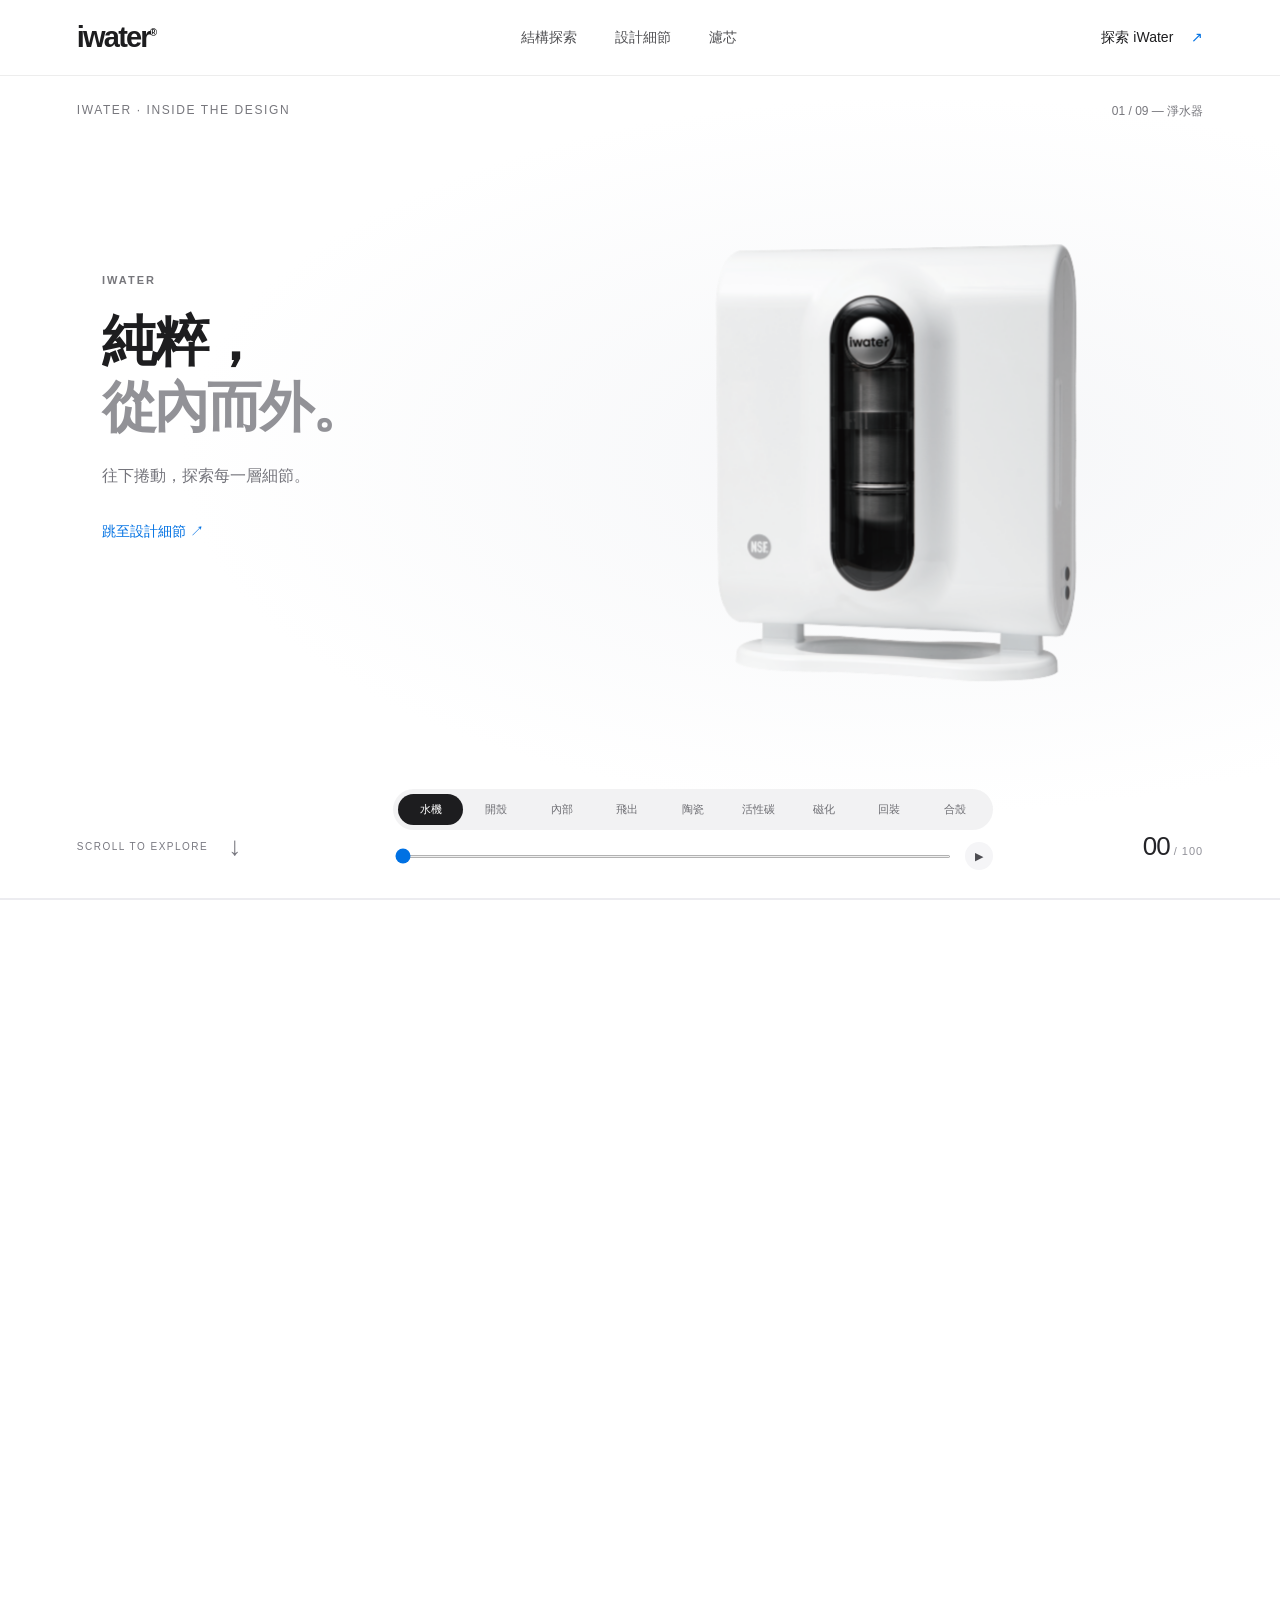
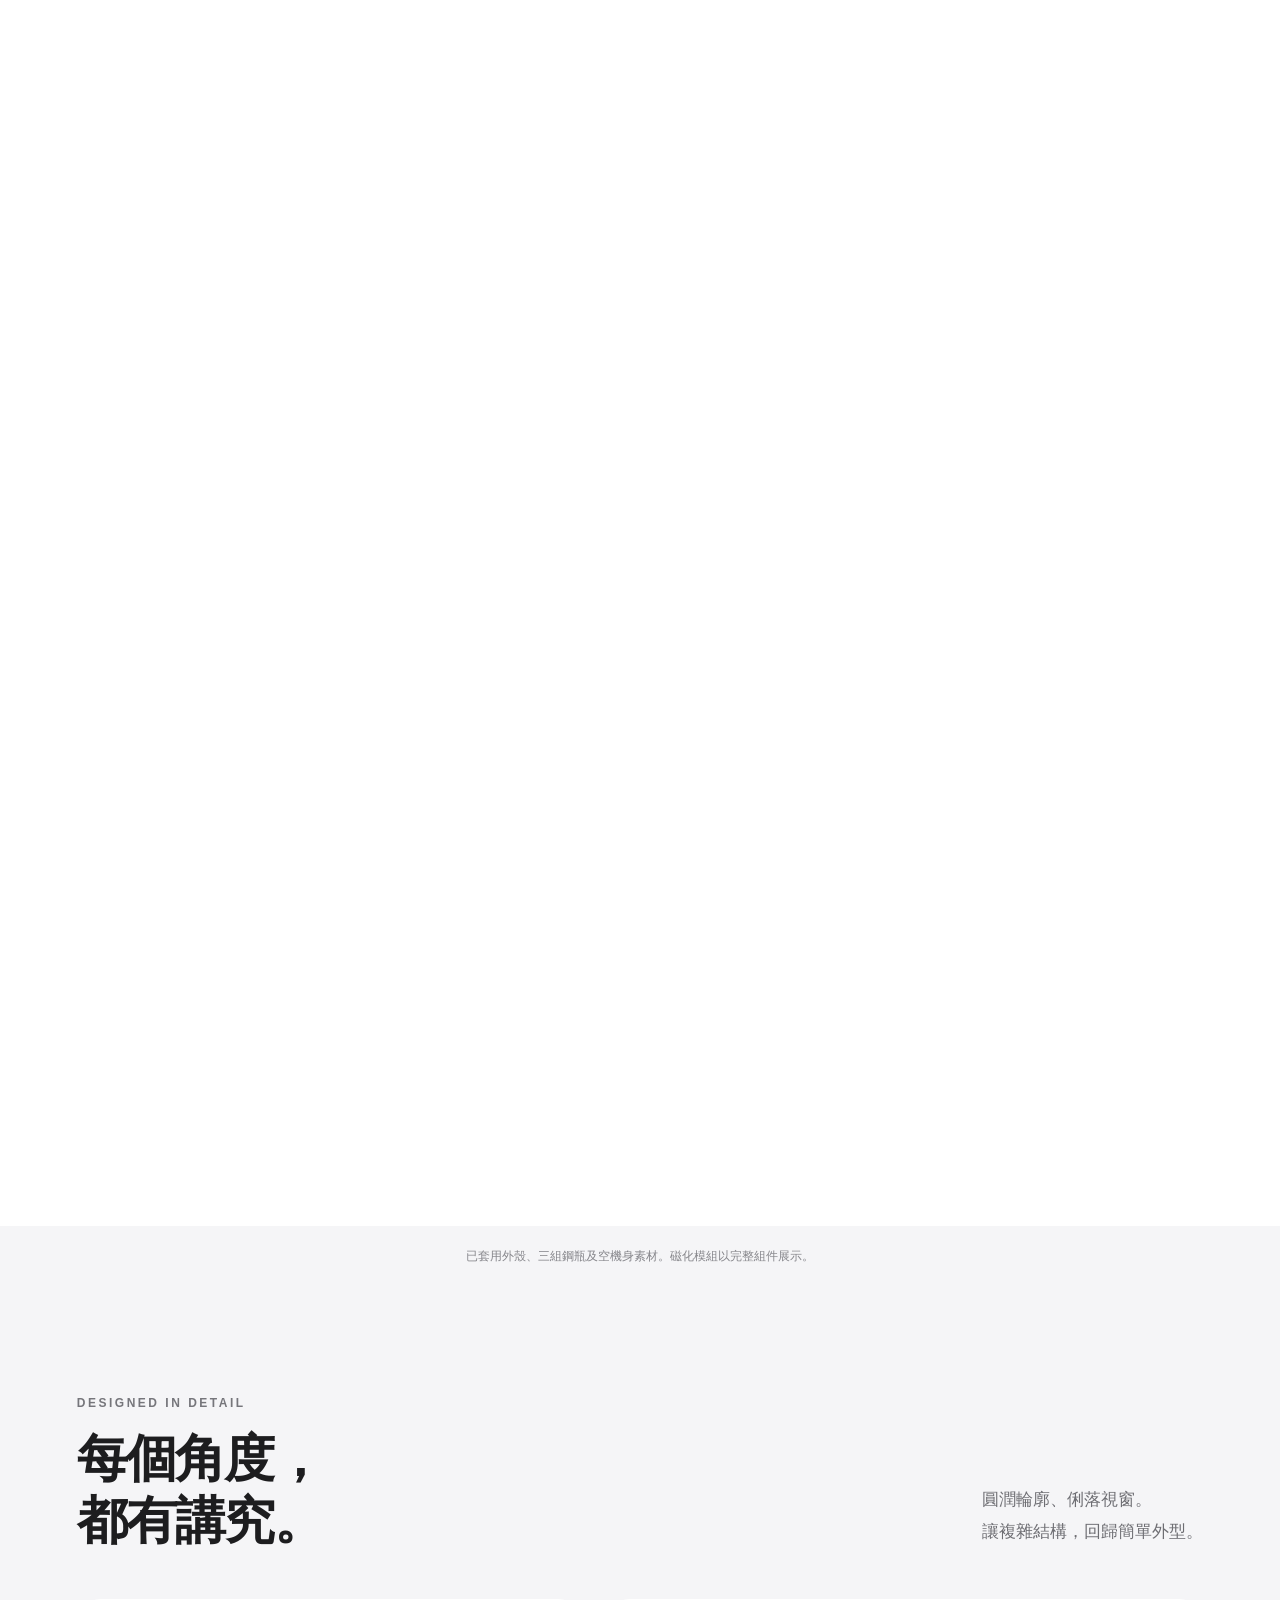
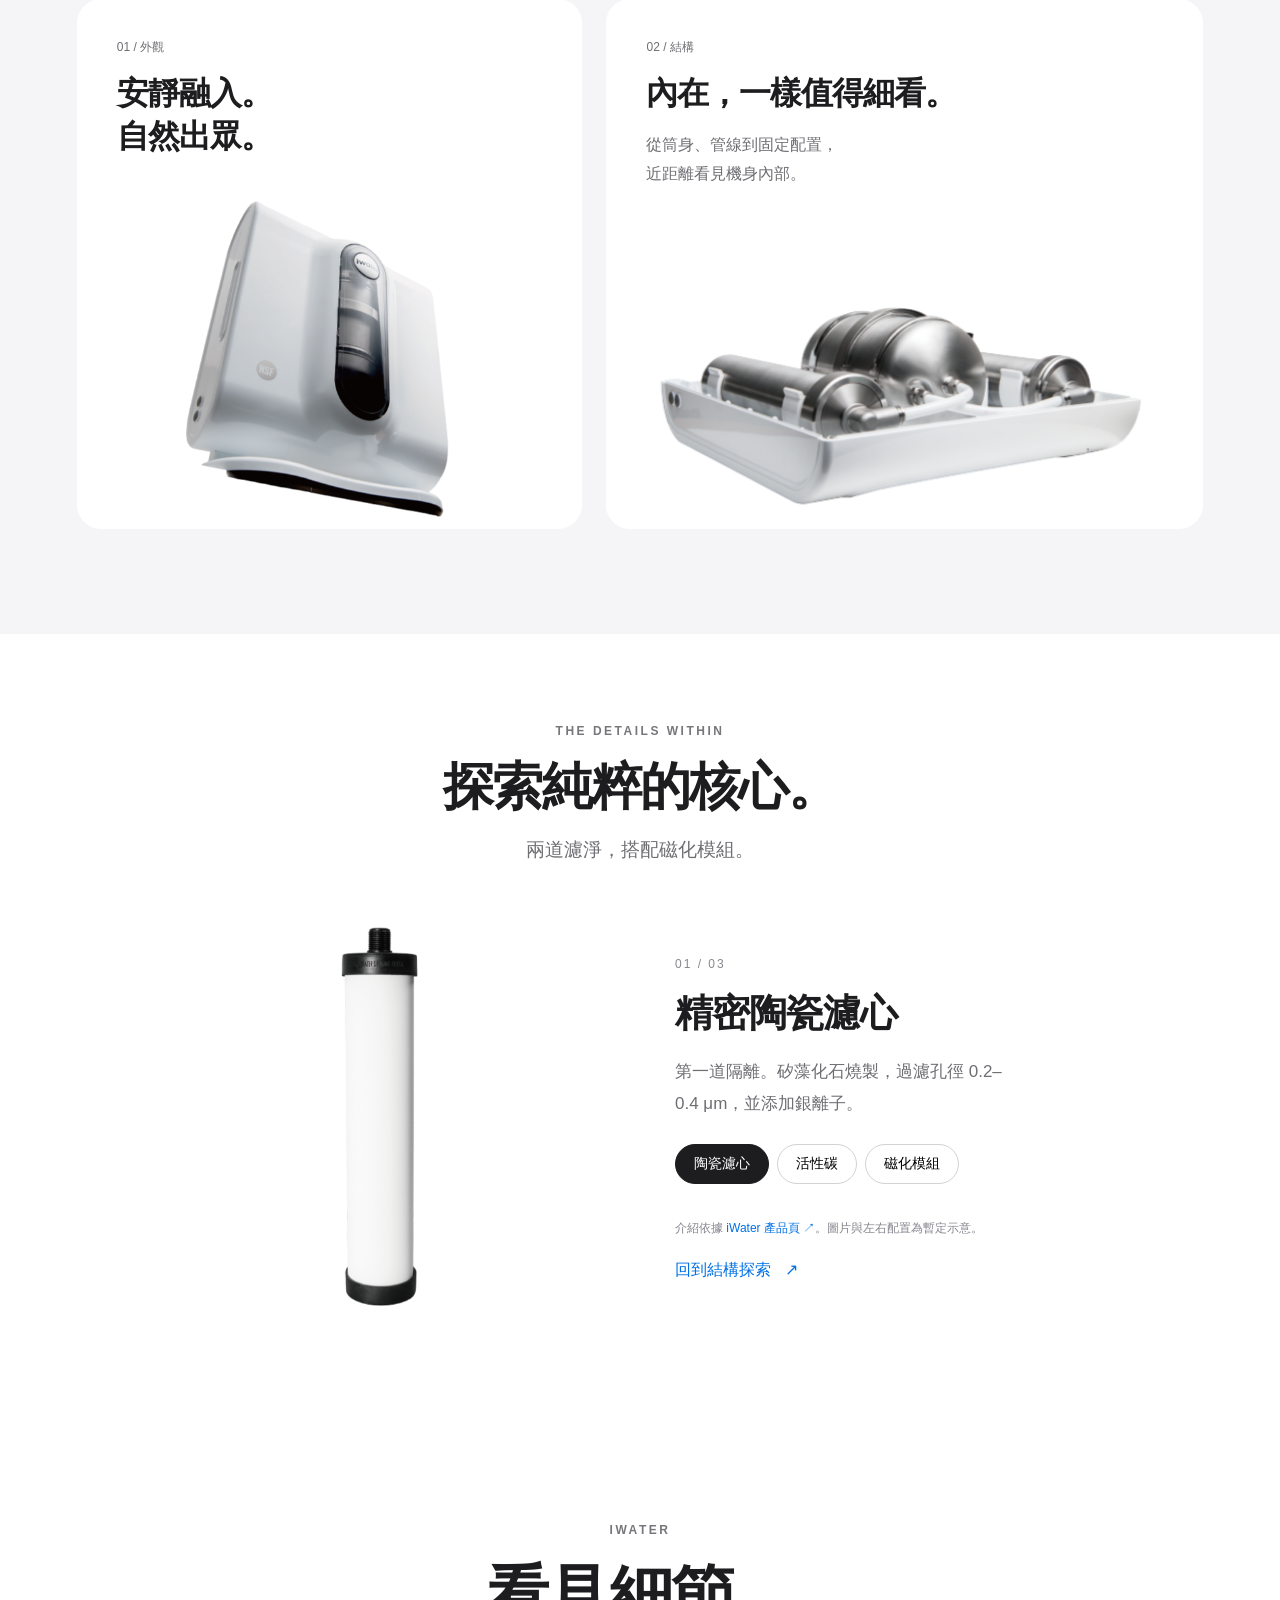
==== index.html @ 01bfed7a "first all commit" ====
<!doctype html>
<html lang="zh-Hant"><head><meta charset="UTF-8"><meta name="viewport" content="width=device-width,initial-scale=1"><meta name="description" content="近距離探索 iWater 的外觀、內部結構與濾芯。以互動分層展示，看見產品的每一面。"><title>iWater｜純粹，從內而外。</title><link rel="icon" href="data:image/svg+xml,%3Csvg xmlns='http://www.w3.org/2000/svg' viewBox='0 0 32 32'%3E%3Crect width='32' height='32' rx='9' fill='%230071e3'/%3E%3Cpath d='M16 5C13 10 8 15 8 20a8 8 0 0016 0c0-5-5-10-8-15z' fill='white'/%3E%3C/svg%3E"><link rel="stylesheet" href="style.css?v=d345ed627769"></head>
<body><header><a class="brand" href="#" aria-label="iWater 首頁">iwater<span>®</span></a><nav aria-label="主要導覽"><a href="#explore">結構探索</a><a href="#details">設計細節</a><a href="#filters">濾芯</a></nav><a class="nav-cta" href="#explore">探索 iWater <span>↗</span></a></header>
<main><section id="explore" class="motion-chapter" aria-label="捲動探索 iWater"><div class="motion-pin"><div class="motion-top"><span>IWATER · INSIDE THE DESIGN</span><span id="view-label">01 — 完整外觀</span></div><div class="motion-copy" id="story-copy"></div><div class="stage" id="stage"><div class="part empty-body"><div class="empty-guide"><span>空機身素材待補</span><div class="mounts"><i>左</i><i>中</i><i>右</i></div><small>回裝位置示意</small></div></div><div class="part assembly"><img src="assets/iWater-02.png" alt="iWater 金屬筒身與內部管線"><span class="part-label">內部結構</span></div><div class="part cartridge tall"><img src="assets/iWater-05.png" alt="精密陶瓷濾心示意，圖片對應待確認"><span class="part-label">長筒型濾芯</span></div><div class="part cartridge short"><img src="assets/iWater-06.png" alt="活性碳濾心示意，圖片對應待確認"><span class="part-label">短筒型濾芯</span></div><div class="part third-filter" aria-label="磁化模組獨立圖片待補"><div class="pending-asset"><span>03</span><p>磁化模組</p><small>產品圖片待補</small></div></div><div class="part shell"><img src="assets/iWater-01.png" alt="iWater 完整白色機身" fetchpriority="high"></div></div><div class="motion-bottom"><div class="scroll-cue"><span>SCROLL TO EXPLORE</span><span class="scroll-arrow">↓</span></div><div class="motion-controls"><div class="presets" role="group" aria-label="選擇劇情"><button data-value="0" aria-pressed="true">水機</button><button data-value="14" aria-pressed="false">開殼</button><button data-value="22" aria-pressed="false">內部</button><button data-value="35" aria-pressed="false">飛出</button><button data-value="43" aria-pressed="false">陶瓷</button><button data-value="55" aria-pressed="false">活性碳</button><button data-value="67" aria-pressed="false">磁化</button><button data-value="75" aria-pressed="false">回裝</button><button data-value="100" aria-pressed="false">合殼</button></div><div class="slider-row"><input type="range" min="0" max="100" value="0" aria-label="拆解程度" id="explode"><button class="play" id="play" aria-label="播放拆解動畫">▶</button></div></div><span class="motion-count"><b id="progress-number">00</b> / 100</span></div><div class="motion-progress"><span id="progress-bar"></span></div></div></section><p class="motion-note">已套用外殼、三組鋼瓶及空機身素材。磁化模組以完整組件展示。</p>
<section id="details" class="details"><div class="section-heading"><div><div class="eyebrow">DESIGNED IN DETAIL</div><h2>每個角度，<br>都有講究。</h2></div><p>圓潤輪廓、俐落視窗。<br>讓複雜結構，回歸簡單外型。</p></div><div class="detail-grid"><article class="detail-card"><div class="card-copy"><span>01 / 外觀</span><h3>安靜融入。<br>自然出眾。</h3></div><img loading="lazy" src="assets/iWater-03.png" alt="iWater 機身側面與圓弧邊角"></article><article class="detail-card structure"><div class="card-copy"><span>02 / 結構</span><h3>內在，一樣值得細看。</h3><p>從筒身、管線到固定配置，<br>近距離看見機身內部。</p></div><img loading="lazy" src="assets/iWater-04.png" alt="iWater 內部結構的側向視角"></article></div></section>
<section id="filters" class="filters"><div class="eyebrow">THE DETAILS WITHIN</div><h2>探索純粹的核心。</h2><p class="section-intro">兩道濾淨，搭配磁化模組。</p><div class="filter-layout"><div class="filter-image"><div id="filter-pending" class="pending-asset" hidden><span>03</span><p>磁化模組</p><small>產品圖片待補</small></div><img id="filter-image" src="assets/iWater-05.png" alt="長筒型濾芯外觀" loading="lazy"></div><div class="filter-copy"><span class="filter-number" id="filter-number">01 / 03</span><h3 id="filter-title">精密陶瓷濾心</h3><p id="filter-description">第一道隔離。矽藻化石燒製，過濾孔徑 0.2–0.4 μm，並添加銀離子。</p><div class="filter-tabs" role="group" aria-label="選擇濾芯"><button data-filter="0" class="selected" aria-pressed="true">陶瓷濾心</button><button data-filter="1" aria-pressed="false">活性碳</button><button data-filter="2" aria-pressed="false">磁化模組</button></div><p class="source-credit">介紹依據 <a href="https://www.happytree.com.tw/product.asp?B=1&amp;PrjID=150&amp;CatID=120&amp;ProID=1710" target="_blank" rel="noopener noreferrer">iWater 產品頁 ↗</a>。圖片與左右配置為暫定示意。</p><a class="text-link" href="#explore">回到結構探索 <span>↗</span></a></div></div></section>
<section class="closing"><div class="eyebrow">IWATER</div><h2>看見細節。<br><span>感受純粹。</span></h2><a href="#explore" class="pill">再次探索 <span>↑</span></a></section></main><footer><a class="brand" href="#">iwater<span>®</span></a><span>產品結構互動展示</span><a href="#">回到頂端 ↑</a></footer><script type="module" src="app.js?v=3d718c59eeb8"></script></body></html>
---- style.css ----
:root{--ink:#1d1d1f;--muted:#6e6e73;--blue:#0071e3;--surface:#f5f5f7}*{box-sizing:border-box}html{scroll-behavior:smooth;scroll-padding-top:86px}body{margin:0;color:var(--ink);background:#fff;font-family:-apple-system,BlinkMacSystemFont,"Helvetica Neue","Noto Sans TC",Arial,sans-serif;-webkit-font-smoothing:antialiased}a{color:inherit;text-decoration:none}button,input{font:inherit}button,a,input{-webkit-tap-highlight-color:transparent}button{cursor:pointer}a:focus-visible,button:focus-visible,input:focus-visible{outline:3px solid #0071e3;outline-offset:5px}header{height:76px;padding:0 max(6vw,24px);display:flex;align-items:center;justify-content:space-between;border-bottom:1px solid #ededed;background:#ffffffdf;backdrop-filter:blur(20px);position:sticky;top:0;z-index:20}.brand{font-weight:780;font-size:29px;letter-spacing:-1.8px}.brand span{font-size:10px;vertical-align:top;display:inline-block;margin-top:6px;letter-spacing:0}nav{display:flex;gap:38px;font-size:14px;color:#515154}.nav-cta{font-size:14px}.nav-cta span{margin-left:14px;color:var(--blue)}.hero{text-align:center;padding:55px max(6vw,24px) 0;overflow:hidden}.eyebrow{font-size:12px;letter-spacing:2.5px;font-weight:600;color:#76767b}h1{font-size:clamp(42px,5.7vw,80px);letter-spacing:-3.5px;line-height:1.18;margin:20px 0 18px;font-weight:650}h1 span{color:#929297}.hero-copy{font-size:21px;color:var(--muted);margin:0 0 17px}.text-link{font-size:16px;color:var(--blue);display:inline-block}.text-link span{margin-left:10px}.hero-product{position:relative;width:min(690px,100%);margin:24px auto 0;height:390px}.hero-product>img{height:100%;max-width:80%;object-fit:contain;animation:appear 1.2s ease both}.hero-caption{position:absolute;text-align:left;left:83%;top:57%;font-size:12px;line-height:1.8;color:#8b8b90;white-space:nowrap;display:flex;gap:12px;align-items:center}.caption-line{width:44px;height:1px;background:#c2c2c7}.hero-caption b{font-size:14px;font-weight:400;color:#45454a}.hero-bottom{display:flex;align-items:center;justify-content:space-between;margin-top:30px;padding:22px 0;border-top:1px solid #e5e5e7;font-size:12px;color:var(--muted)}.hero-bottom a span{margin-left:20px;color:var(--ink)}.explore,.details{padding:110px max(6vw,24px) 60px}.explore{background:var(--surface)}.section-heading{max-width:1240px;margin:0 auto 48px;display:flex;justify-content:space-between;align-items:end;gap:30px}h2{font-size:clamp(34px,4vw,54px);letter-spacing:-1.8px;line-height:1.2;font-weight:650;margin:18px 0 0}.section-heading>p{font-size:17px;color:var(--muted);line-height:1.85;margin:0 0 4px}.explorer{max-width:1240px;margin:auto;background:white;border-radius:24px;overflow:hidden}.explorer-top{display:flex;justify-content:space-between;padding:27px 32px;font-size:16px;font-weight:600}.explorer-top b{font-size:13px;font-weight:400;color:#87878d;margin-left:8px}.view-label{font-size:12px;color:#77777d;font-weight:400}.stage{height:480px;position:relative;isolation:isolate;overflow:hidden}.part{position:absolute;left:50%;top:48%;height:380px;width:350px;transform:translate(-50%,-50%);display:flex;align-items:center;justify-content:center;will-change:transform,opacity}.part img{max-width:100%;max-height:100%;object-fit:contain;mix-blend-mode:multiply}.part-label{position:absolute;bottom:-35px;font-size:13px;color:#74747a;opacity:0;white-space:nowrap}.shell{z-index:4}.assembly{z-index:2;opacity:0}.cartridge{z-index:3;opacity:0;width:160px;height:280px}.short{height:230px;width:170px}.explorer-controls{max-width:530px;margin:0 auto;padding:20px 30px 30px}.presets{display:flex;background:var(--surface);border-radius:40px;padding:5px;margin-bottom:24px}.presets button{flex:1;background:none;border:0;border-radius:30px;padding:11px 8px;font-size:14px;color:var(--muted);white-space:nowrap}.presets button.active{background:var(--ink);color:white}.slider-row{display:flex;align-items:center;gap:16px;color:#76767b;font-size:12px}.slider-row input{flex:1;width:80px;accent-color:var(--blue);cursor:ew-resize}.play{border:0;border-radius:50%;background:var(--surface);width:34px;height:34px;flex-shrink:0;color:#4d4d52}.explore-note{font-size:12px;color:#86868b;text-align:center;margin:19px 0 0}.details{padding-bottom:105px}.detail-grid{display:grid;grid-template-columns:1fr 1.18fr;gap:24px;max-width:1240px;margin:auto}.detail-card{background:var(--surface);border-radius:24px;overflow:hidden;min-height:530px;position:relative}.card-copy{padding:38px 40px;position:relative;z-index:2}.card-copy>span{font-size:12px;color:var(--muted)}h3{font-size:32px;letter-spacing:-1px;line-height:1.35;margin:16px 0}.card-copy p{font-size:16px;color:var(--muted);line-height:1.8}.detail-card img{width:75%;height:355px;object-fit:contain;mix-blend-mode:multiply;display:block;margin:-26px auto -25px}.structure img{width:95%;height:300px;margin-top:0}.filters{padding:90px max(6vw,24px);background:var(--surface);text-align:center}.section-intro{color:var(--muted);font-size:19px}.filter-layout{max-width:980px;display:grid;grid-template-columns:1fr 1fr;gap:70px;align-items:center;margin:50px auto 0;text-align:left}.filter-image{height:410px;display:grid;place-items:center}.filter-image img{height:100%;max-width:90%;object-fit:contain;mix-blend-mode:multiply}.filter-number{font-size:12px;color:#87878d;letter-spacing:2px}.filter-copy h3{font-size:38px}.filter-copy>p{font-size:17px;color:var(--muted);line-height:1.85;max-width:340px}.filter-tabs{display:flex;gap:10px;margin:25px 0 34px}.filter-tabs button{padding:10px 23px;border:1px solid #d2d2d7;background:transparent;border-radius:30px;font-size:14px}.filter-tabs button.selected{border-color:var(--ink);background:var(--ink);color:white}.closing{text-align:center;padding:110px 24px 120px}.closing h2{font-size:clamp(42px,5vw,68px);line-height:1.25}.closing h2 span{color:#929297}.pill{display:inline-block;background:var(--blue);color:white;font-size:15px;border-radius:30px;padding:13px 24px;margin-top:30px}.pill span{margin-left:18px}footer{margin:0 max(6vw,24px);padding:25px 0;border-top:1px solid #dedee3;display:flex;align-items:center;justify-content:space-between;color:var(--muted);font-size:12px}footer .brand{font-size:24px;color:var(--ink)}@keyframes appear{from{opacity:0;transform:translateY(20px)}to{opacity:1;transform:none}}@media(min-width:1600px){.hero-product{height:470px}.hero{padding-top:65px}}@media(max-width:700px){header{height:64px;padding:0 20px}nav{gap:18px;font-size:12px}.nav-cta{display:none}.brand{font-size:27px}.hero{padding-top:42px}h1{letter-spacing:-2px}.hero-copy{font-size:17px}.hero-product{height:325px;margin-top:30px}.hero-caption{display:none}.hero-bottom{font-size:11px;gap:20px}.explore,.details{padding:65px 20px}.section-heading{display:block;margin-bottom:30px}.section-heading>p{margin-top:22px;font-size:16px}.explorer{border-radius:18px}.explorer-top{padding:22px 18px}.explorer-top b{display:none}.view-label{font-size:11px}.stage{height:360px}.part{height:270px;width:245px}.cartridge{height:175px;width:80px}.short{height:145px;width:90px}.part-label{font-size:10px;bottom:-25px}.explorer-controls{padding:20px 18px 25px}.presets button{font-size:12px}.slider-row{gap:10px}.detail-grid{grid-template-columns:1fr}.detail-card{min-height:465px}.card-copy{padding:30px}.card-copy h3{font-size:30px}.detail-card img{height:300px}.structure img{height:240px}.filters{padding:65px 24px}.filter-layout{grid-template-columns:1fr;gap:35px;margin-top:36px}.filter-image{height:300px}.filter-copy{text-align:center}.filter-copy>p{margin:0 auto}.filter-tabs{justify-content:center}.filter-copy h3{font-size:32px}.closing{padding:80px 24px}footer{margin:0 20px;gap:14px}footer>span{display:none}}@media(prefers-reduced-motion:reduce){html{scroll-behavior:auto}*,*:before,*:after{animation:none!important;transition:none!important}}
.filter-image{min-height:0}.filter-image img{width:100%;height:410px;max-height:410px;min-height:0}.reveal{opacity:0;transform:translateY(24px);transition:opacity .8s ease,transform .8s ease}.reveal.visible{opacity:1;transform:none}@media(max-width:700px){.filter-image img{height:300px;max-height:300px}}@media(prefers-reduced-motion:reduce){.reveal{opacity:1;transform:none}}
/* Scroll-driven product story */
.motion-chapter{height:390vh;height:390svh;position:relative;background:#fff;scroll-margin-top:0}.motion-pin{position:sticky;top:76px;height:calc(100vh - 76px);height:calc(100svh - 76px);min-height:590px;overflow:hidden;background:radial-gradient(ellipse at 72% 46%,#f5f6f8 0,white 57%)}.motion-top{position:absolute;left:6vw;right:6vw;top:27px;display:flex;justify-content:space-between;color:#77777d;font-size:12px;letter-spacing:1.6px}.motion-top #view-label{letter-spacing:0}.motion-copy{position:absolute;left:8vw;top:24%;z-index:5;pointer-events:none;width:37%}.motion-copy a{pointer-events:auto;margin-top:16px;font-size:14px}.motion-copy .eyebrow{font-size:11px;letter-spacing:2px}.motion-copy h1{font-size:clamp(42px,5.3vw,82px);line-height:1.16;letter-spacing:-3px;margin:22px 0}.motion-copy p{font-size:18px;line-height:1.8;color:#75757c;max-width:290px}.motion-pin .stage{position:absolute;left:41%;right:3%;top:13%;height:65%;overflow:visible}.motion-pin .part{height:100%;width:85%;top:50%;left:50%;transform-origin:center;max-height:620px}.motion-pin .part img{width:100%;height:100%;max-height:100%;mix-blend-mode:multiply}.motion-pin .tall{height:64%;width:25%}.motion-pin .short{height:48%;width:25%}.motion-pin .part-label{bottom:-24px;font-size:12px;color:#63636b}.motion-bottom{position:absolute;bottom:30px;left:6vw;right:6vw;display:flex;justify-content:space-between;align-items:end;gap:30px}.scroll-cue{font-size:10px;letter-spacing:1.5px;color:#787880;display:flex;align-items:center;gap:20px;padding-bottom:8px}.scroll-arrow{font-size:26px;animation:scrollcue 2s ease-in-out infinite}.motion-controls{width:350px}.motion-controls .presets{margin:0 0 12px;background:#eaeaec99}.motion-controls .presets button{font-size:12px;padding:9px}.motion-controls .slider-row{gap:12px}.motion-controls .slider-row input{width:100%;height:3px}.motion-controls .play{height:28px;width:28px;font-size:11px}.motion-count{font-size:11px;color:#919199;letter-spacing:1px;padding-bottom:8px}.motion-count b{font-size:26px;color:#242428;font-weight:400;letter-spacing:-1px}.motion-progress{height:2px;position:absolute;bottom:0;left:0;right:0;background:#ececf0}.motion-progress span{display:block;height:100%;background:#0071e3;transform-origin:left;transform:scaleX(0)}.motion-note{font-size:12px;color:#86868b;background:#f5f5f7;margin:0;padding:20px;text-align:center}.details{background:#f5f5f7}.detail-card{background:white}.filters{background:#fff}.motion-copy.changing{animation:copyin .5s ease both}@keyframes copyin{from{opacity:.3;transform:translateY(14px)}to{opacity:1;transform:none}}@keyframes scrollcue{50%{transform:translateY(6px)}}@media(min-width:1700px){.motion-copy{left:12vw}.motion-pin .stage{right:8%}}@media(max-width:700px){.motion-chapter{height:340svh}.motion-pin{top:64px;height:calc(100svh - 64px);min-height:570px}.motion-top{left:24px;right:24px;top:18px;font-size:9px;letter-spacing:1px}.motion-top #view-label{font-size:10px}.motion-copy{top:65px;left:24px;width:90%}.motion-copy .eyebrow{font-size:9px}.motion-copy h1{font-size:39px;letter-spacing:-1.8px;line-height:1.18;margin:10px 0}.motion-copy h1 br{display:none}.motion-copy p{font-size:14px;line-height:1.6;max-width:none;margin:0}.motion-copy p br{display:none}.motion-copy a{font-size:12px;margin-top:9px}.motion-pin .stage{left:3%;right:3%;top:35%;height:43%}.motion-pin .part{width:76%;height:100%}.motion-pin .tall{height:65%;width:25%}.motion-pin .short{height:48%;width:25%}.motion-pin .part-label{font-size:10px;bottom:-22px}.motion-bottom{left:24px;right:24px;bottom:18px;gap:14px;align-items:center}.scroll-cue{display:none}.motion-controls{width:280px;max-width:82%}.motion-controls .presets button{font-size:11px;padding:8px 6px}.motion-count{white-space:nowrap;font-size:9px}.motion-count b{font-size:22px}.motion-note{font-size:10px}.motion-controls .presets{margin-bottom:10px}}@media(max-height:680px) and (min-width:701px){.motion-pin{min-height:480px}.motion-copy{top:20%}.motion-copy h1{font-size:48px}.motion-pin .stage{top:12%;height:61%}.motion-bottom{bottom:15px}}@media(prefers-reduced-motion:reduce){.motion-chapter{height:auto}.motion-pin{position:relative;top:0;height:750px}.scroll-cue{display:none}.motion-copy.changing{animation:none}}
.motion-chapter{height:570svh}.motion-controls{width:440px}.motion-pin .tall{height:94%;width:53%}.motion-pin .short{height:78%;width:62%}.motion-pin .third-filter{height:76%;width:64%;opacity:0}.pending-asset{border:1px solid #d7d7dd;border-radius:24px;min-height:250px;width:100%;max-width:330px;display:flex;flex-direction:column;justify-content:center;align-items:center;color:#77777d;background:#fafafb}.pending-asset span{font-size:74px;font-weight:300;color:#b7b7c0;letter-spacing:-4px}.pending-asset p{font-size:20px;color:#515158;margin:16px 0 8px}.pending-asset small{font-size:13px}.pending-asset[hidden],.filter-image img[hidden]{display:none}.filter-tabs{gap:8px}.filter-tabs button{padding:10px 18px}@media(max-width:700px){.motion-chapter{height:510svh}.motion-controls{width:100%;max-width:none}.motion-controls .presets button{font-size:11px;padding:8px 3px}.motion-count{display:none}.motion-pin .tall{height:100%;width:55%}.motion-pin .short{height:90%;width:62%}.motion-pin .third-filter{height:94%;width:65%}.pending-asset{min-height:190px}.pending-asset span{font-size:52px}.pending-asset p{font-size:17px}}@media(prefers-reduced-motion:reduce){.motion-chapter{height:auto}}
/* Nine-scene animation draft */
.motion-chapter{height:950svh}.motion-copy{height:330px}.story-panel{position:absolute;inset:0;opacity:0;will-change:opacity,transform}.story-panel h1,.story-panel h2{font-size:clamp(38px,4.7vw,70px);line-height:1.2;letter-spacing:-2.6px;margin:22px 0;font-weight:650}.story-panel h2 span{color:#929297}.motion-copy .story-panel p{font-size:16px}.motion-pin .stage{perspective:1100px}.motion-pin .tall{width:29%;height:83%}.motion-pin .short{width:31%;height:61%}.motion-pin .third-filter{width:28%;height:77%;z-index:3}.third-filter .pending-asset{min-height:0;height:100%;border-radius:15px}.third-filter .pending-asset span{font-size:45px}.third-filter .pending-asset p{font-size:14px}.third-filter .pending-asset small{font-size:11px}.motion-pin .empty-body{width:83%;height:92%;z-index:1;opacity:0}.empty-guide{border:1px dashed #b3b6bf;border-radius:24px;width:100%;height:100%;display:flex;flex-direction:column;justify-content:space-between;align-items:center;padding:24px 16px;color:#8b8e98;background:#f5f6f866;font-size:12px}.empty-guide small{font-size:11px}.mounts{display:flex;justify-content:space-between;width:84%;align-items:center}.mounts i{font-style:normal;border:1px dashed #c9ccd4;border-radius:50%;width:26px;height:26px;display:grid;place-items:center;font-size:10px}.motion-controls{width:600px;max-width:70%}.motion-controls .presets button{padding:8px 6px;font-size:11px}.motion-pin .part-label{display:none}.story-panel a{pointer-events:auto}@media(max-width:700px){.motion-chapter{height:850svh}.motion-copy{height:190px}.story-panel h1,.story-panel h2{font-size:34px;letter-spacing:-1.5px;margin:10px 0}.motion-copy .story-panel p{font-size:13px}.motion-controls{max-width:100%;width:100%}.motion-controls .presets{border-radius:14px;display:grid;grid-template-columns:repeat(9,1fr);gap:0;padding:4px}.motion-controls .presets button{font-size:10px;padding:8px 1px}.motion-pin .tall{width:29%;height:94%}.motion-pin .short{width:31%;height:69%}.motion-pin .third-filter{width:29%;height:80%}.third-filter .pending-asset p{font-size:11px}.third-filter .pending-asset small{font-size:9px}.third-filter .pending-asset span{font-size:30px}.empty-guide{padding:13px 10px}.scroll-cue{display:none}.motion-bottom{gap:12px}.motion-count{display:none}}@media(prefers-reduced-motion:reduce){.motion-chapter{height:auto}}
.filter-copy .source-credit{font-size:12px;line-height:1.7;color:#85858e;margin-bottom:22px}.source-credit a{color:#0071e3}.story-panel h1,.story-panel h2{font-size:clamp(36px,4.3vw,62px)}@media(max-width:700px){.story-panel h1,.story-panel h2{font-size:32px}.motion-copy .story-panel p{max-width:340px;font-size:13px}.filter-tabs button{font-size:13px;padding:10px 15px}}
.empty-guide{position:relative}.mounts{position:absolute;inset:0;width:100%;height:100%;display:block;pointer-events:none}.mounts i{position:absolute;transform:translate(-50%,-50%)}
/* Replaceable assembly layers: functional asset slots, no fabricated product artwork. */
.motion-chapter{height:1550svh}.component-group{position:absolute;top:50%;left:50%;z-index:3;transform-origin:center;will-change:transform,opacity}.housing-layer{position:absolute;inset:0;z-index:2}.lid-layer{position:absolute;left:0;right:0;top:-5%;height:12%;z-index:4}.core-layer{position:absolute;left:8%;right:8%;top:8%;height:84%;z-index:1;opacity:0;will-change:transform}.component-asset{display:block;width:100%;height:100%;object-fit:contain}.asset-placeholder{border:1px dashed #929cab;background:#f5f7faed;color:#737d8c;display:flex;align-items:center;justify-content:center;text-align:center;font-size:11px;padding:6px;overflow:hidden}.housing-asset.asset-placeholder{background:#f5f7faed}.lid-asset.asset-placeholder{font-size:10px;padding:0}.component-name{position:absolute;left:50%;top:calc(100% + 18px);transform:translateX(-50%);white-space:nowrap;font-size:12px;color:#6e7480}.asset-error{font-size:11px;color:#865a45}.isolated-cover{z-index:6;pointer-events:none}.cover-asset.asset-placeholder{max-width:85%;max-height:90%;font-size:14px;background:#f6f7f9e6}.empty-body.has-asset{border:0}.motion-pin .component-asset{mix-blend-mode:multiply}.motion-pin .stage{isolation:isolate}.core-layer .asset-placeholder{height:100%}.motion-note{line-height:1.7}@media(max-width:700px){.motion-chapter{height:1350svh}.asset-placeholder{font-size:9px;padding:3px}.component-name{font-size:10px;top:calc(100% + 10px)}.lid-asset.asset-placeholder{font-size:8px}.motion-pin .stage{top:38%;height:39%}}@media(prefers-reduced-motion:reduce){.motion-chapter{height:auto}}
/* Supplied ceramic lid includes its elbow fitting; preserve its full aspect. */
.component-group[data-component="ceramic"] .lid-layer{height:24%;top:-22%}
.component-group[data-component="ceramic"] .housing-asset,
.component-group[data-component="ceramic"] .lid-asset{object-fit:contain}
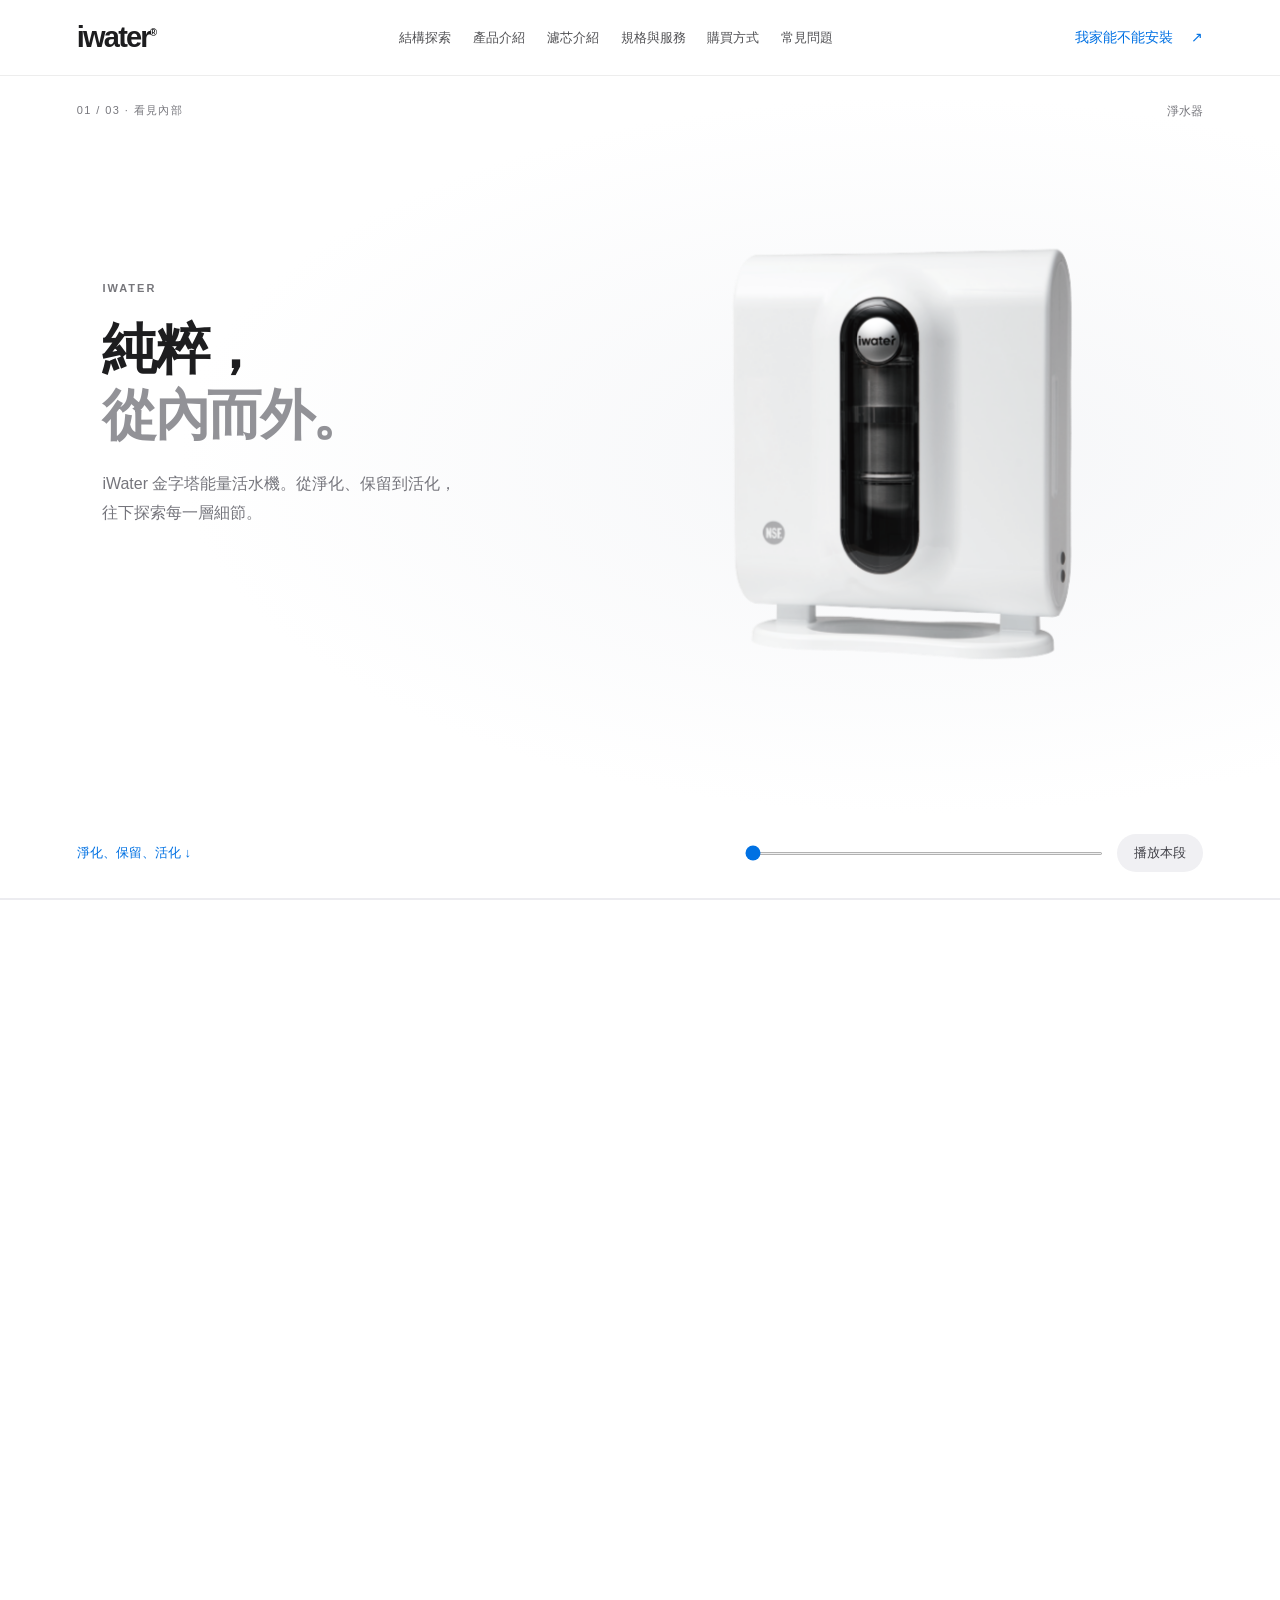
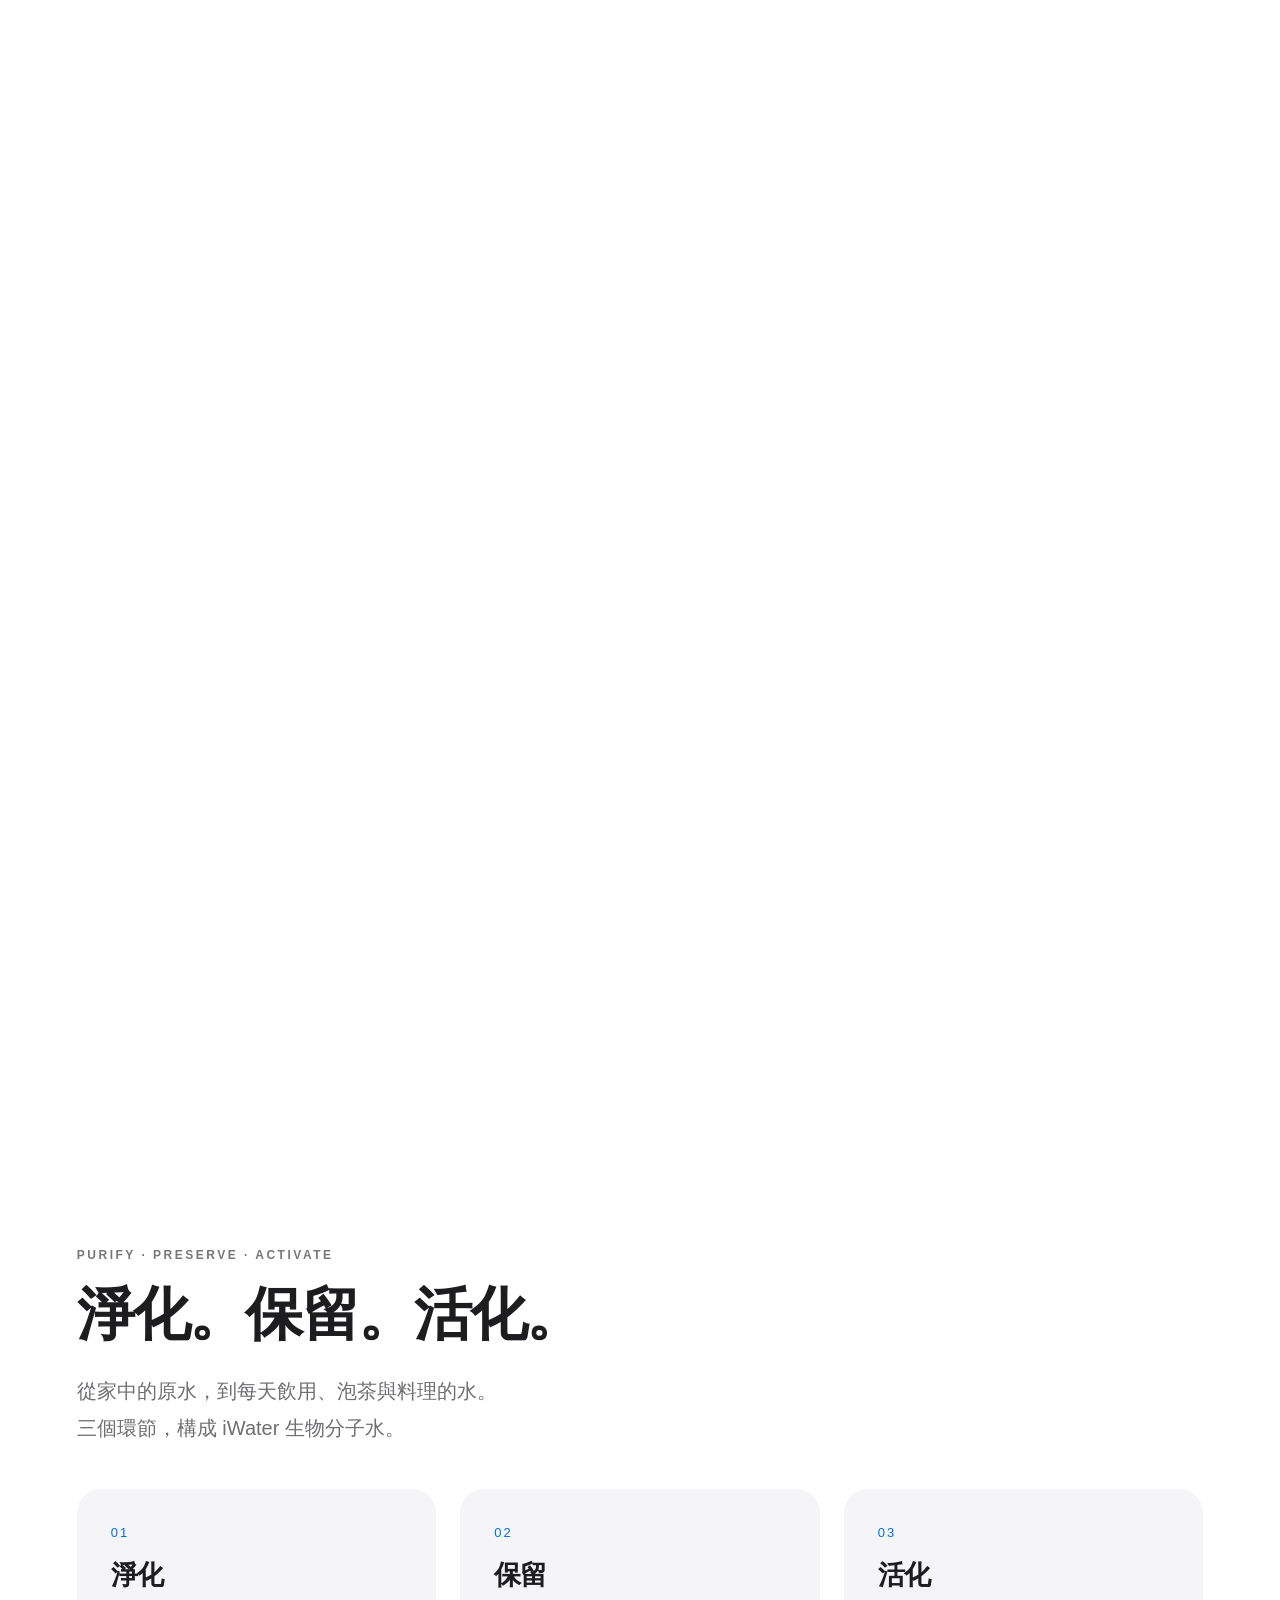
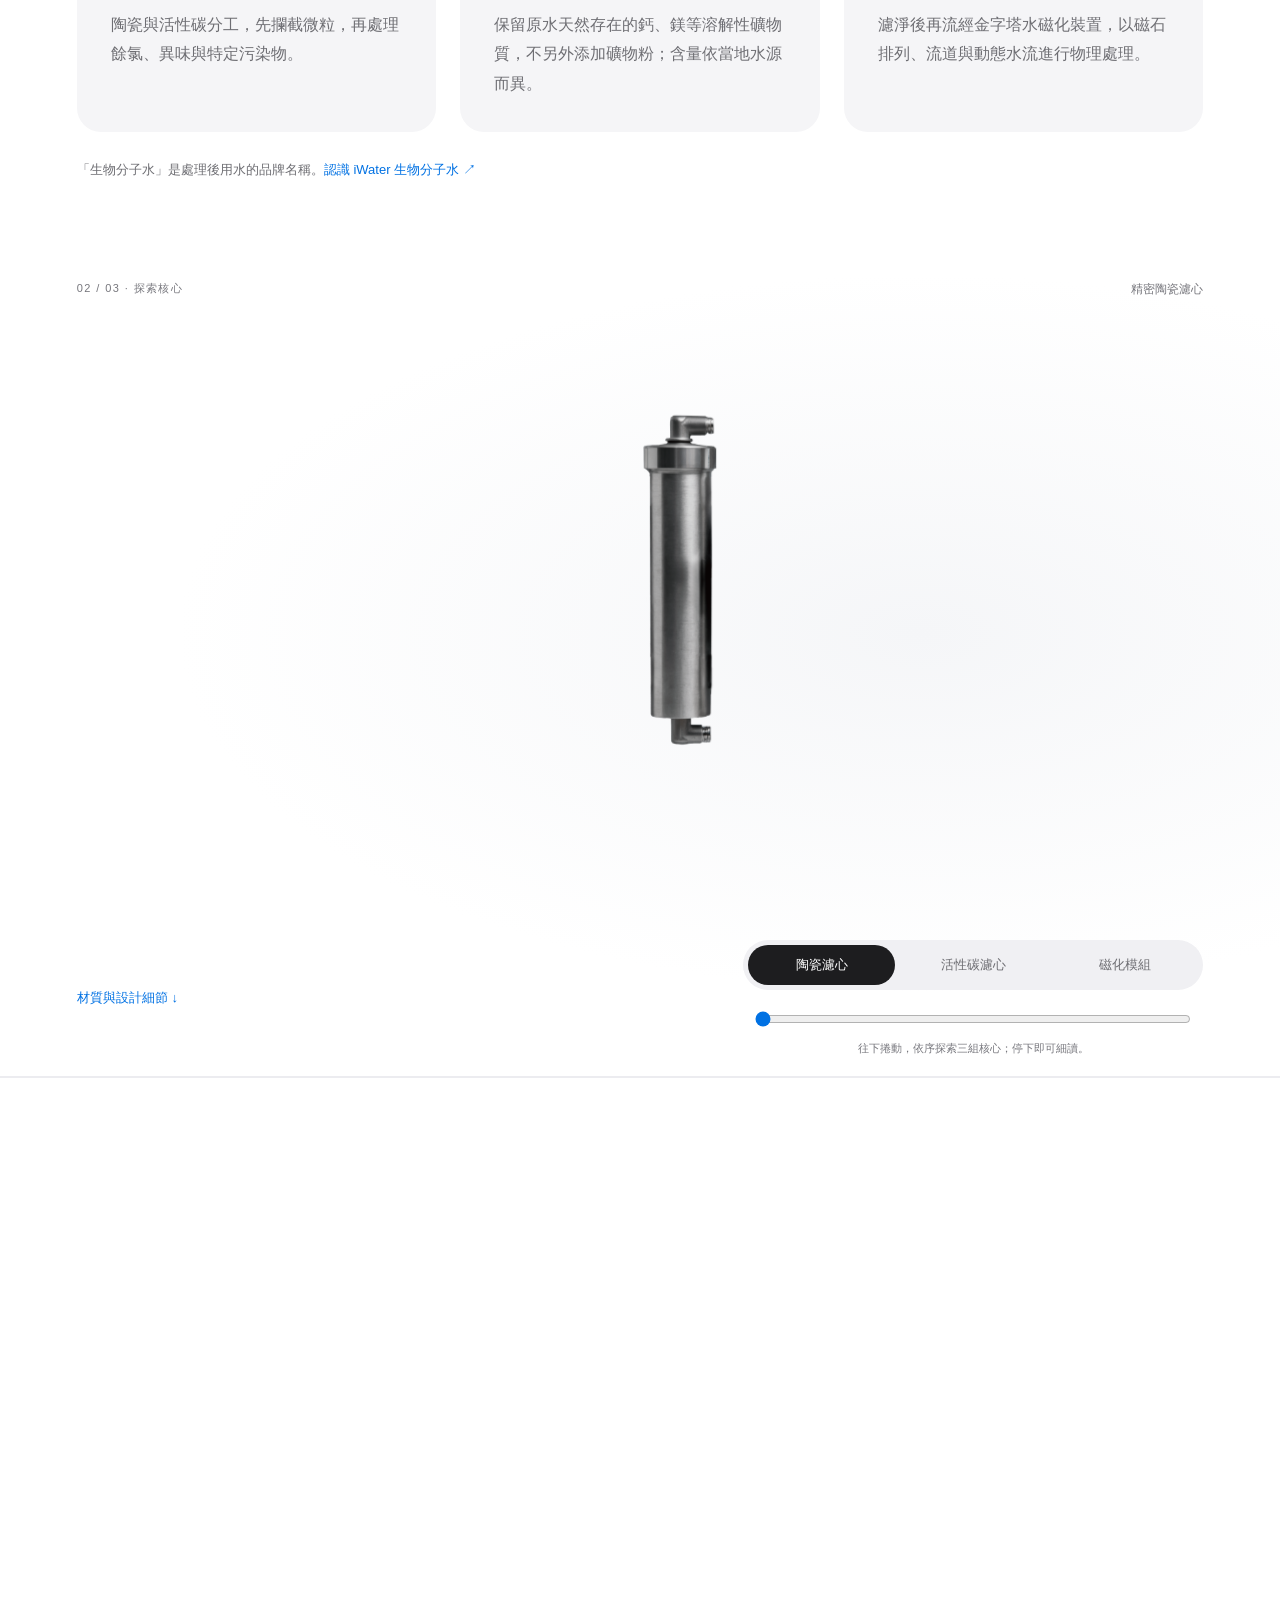
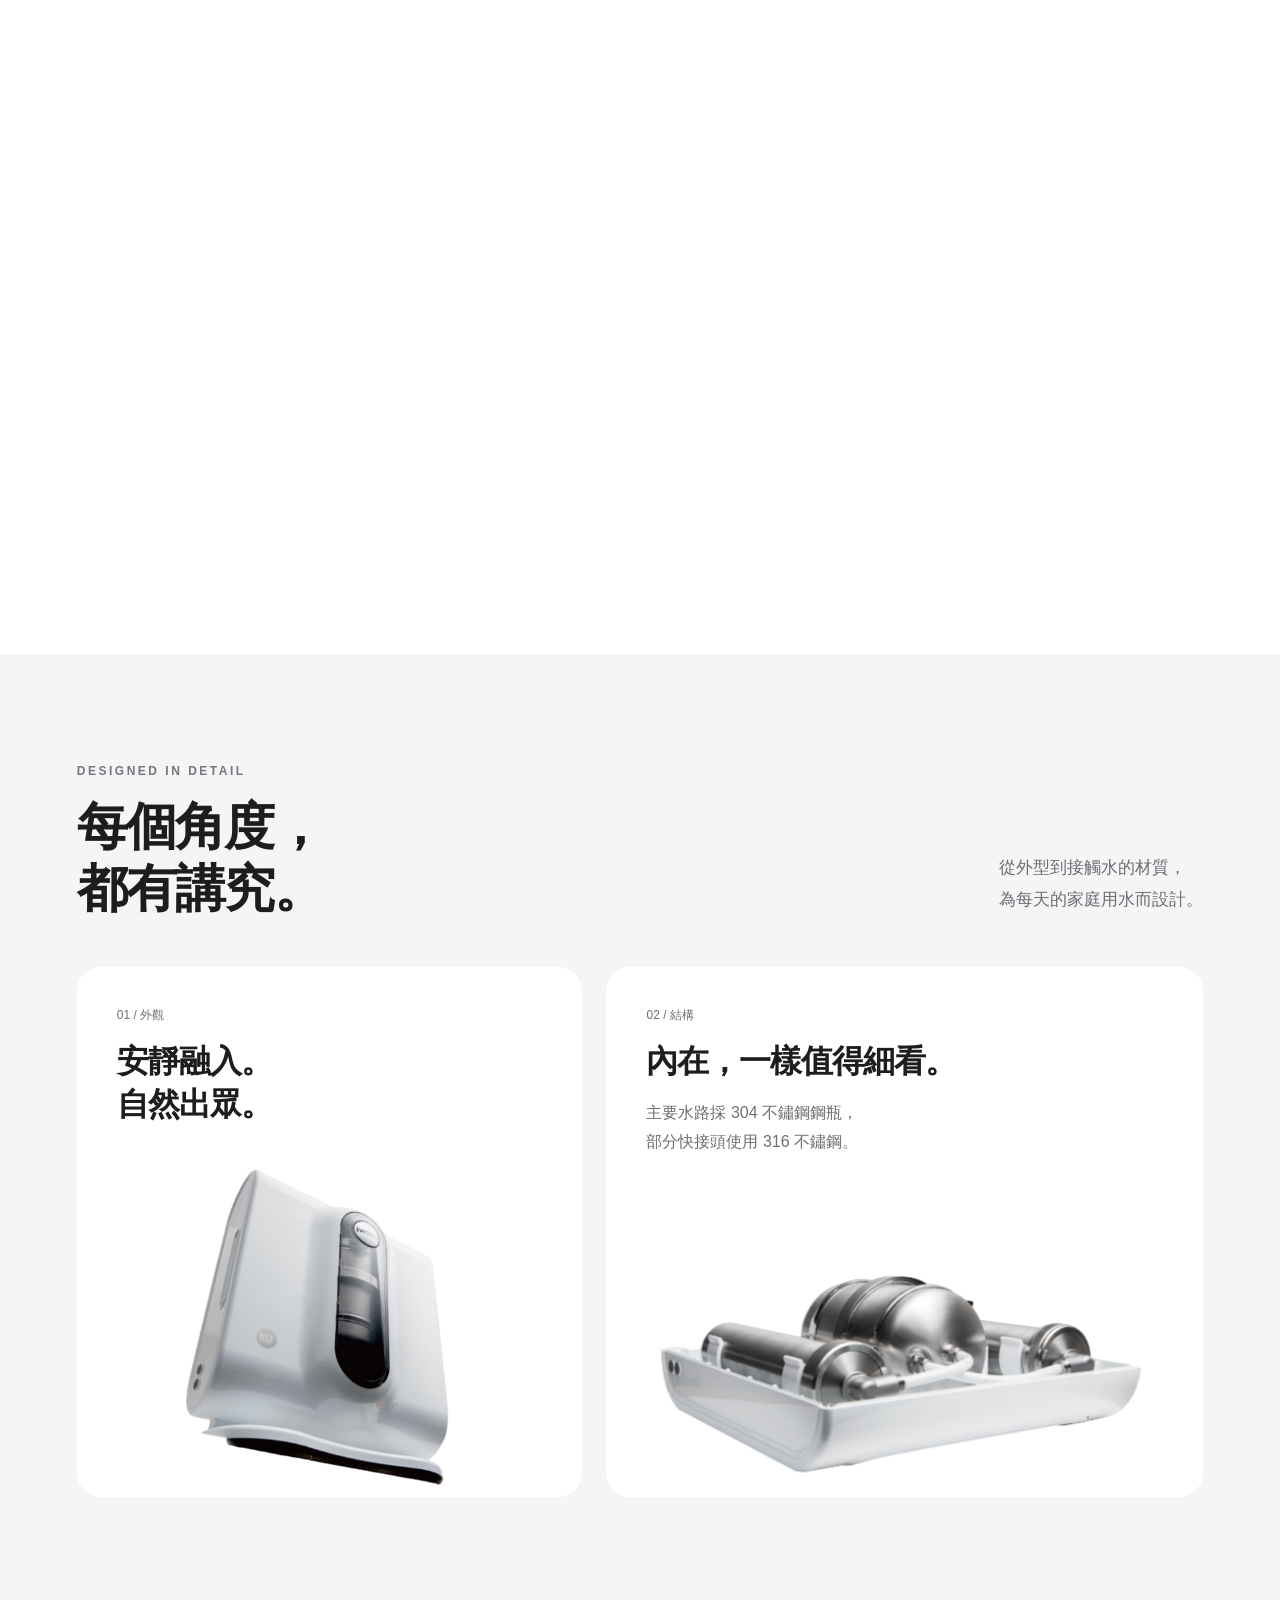
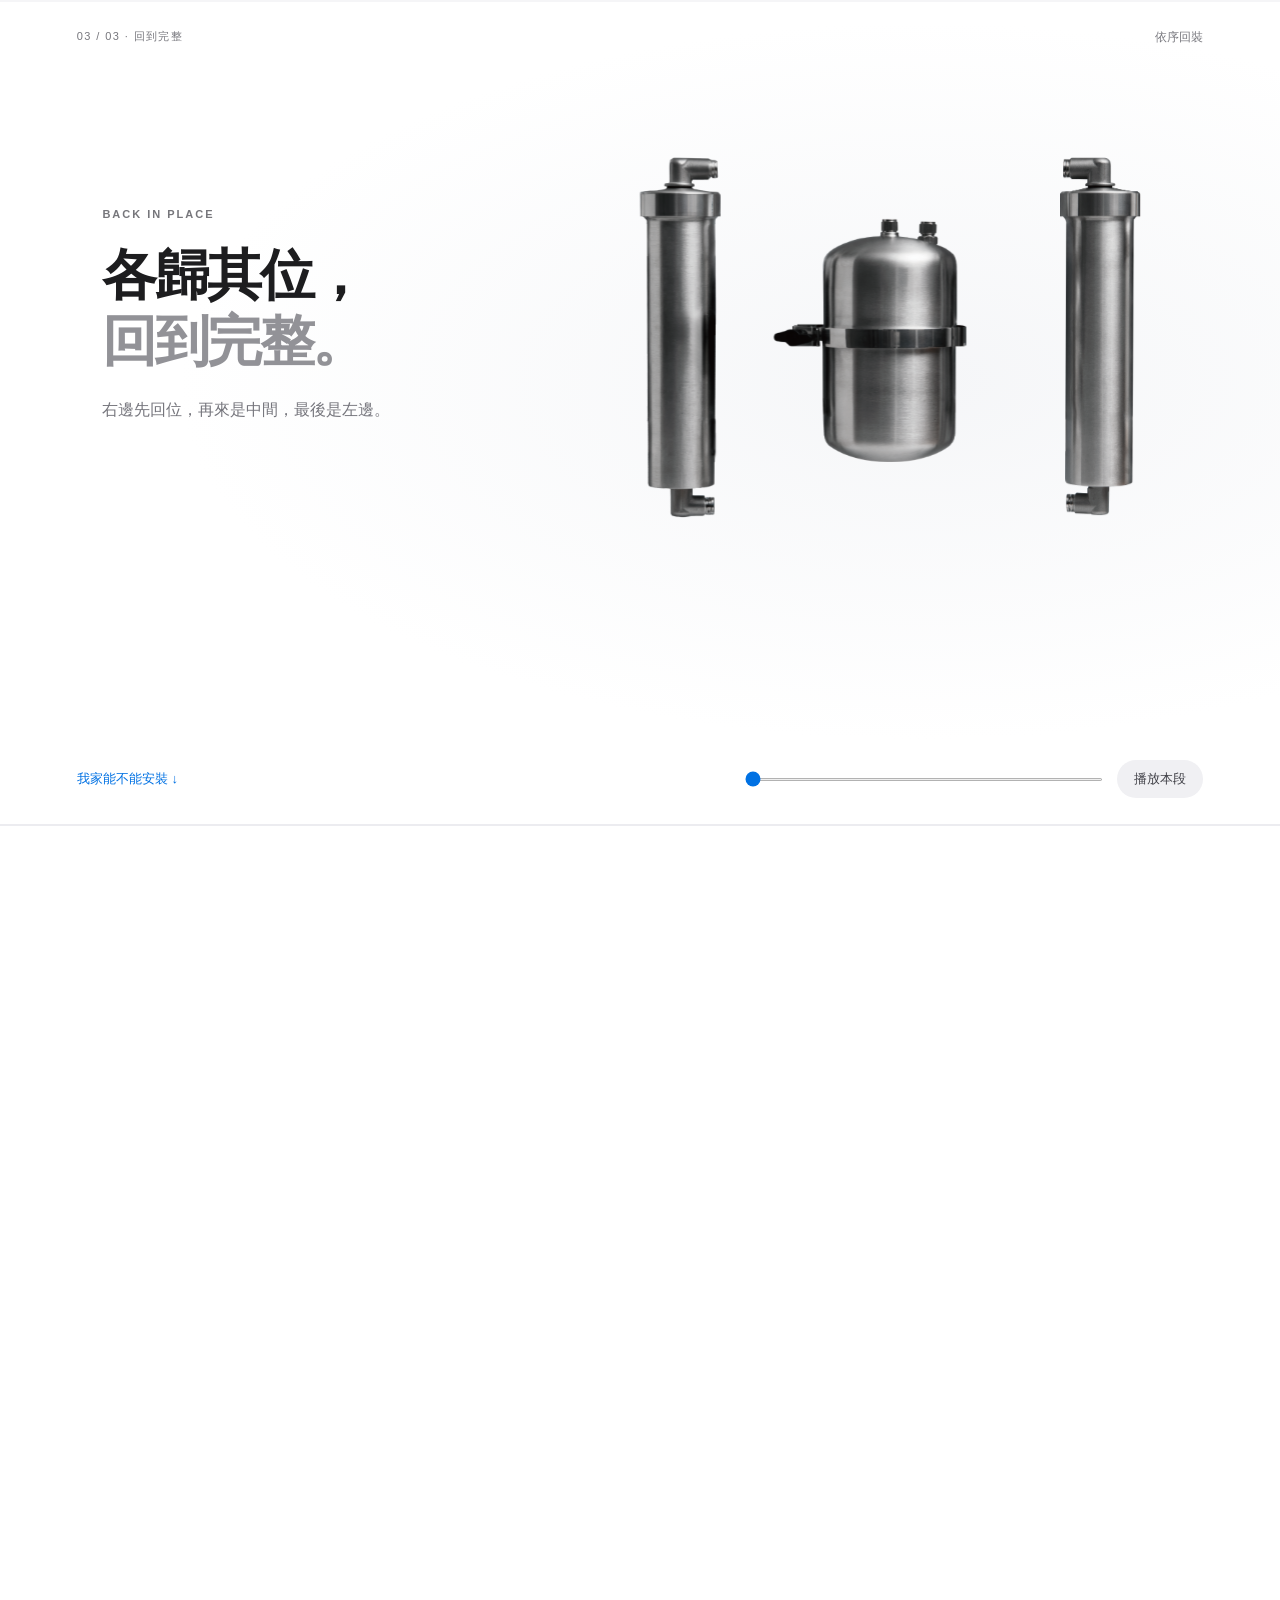
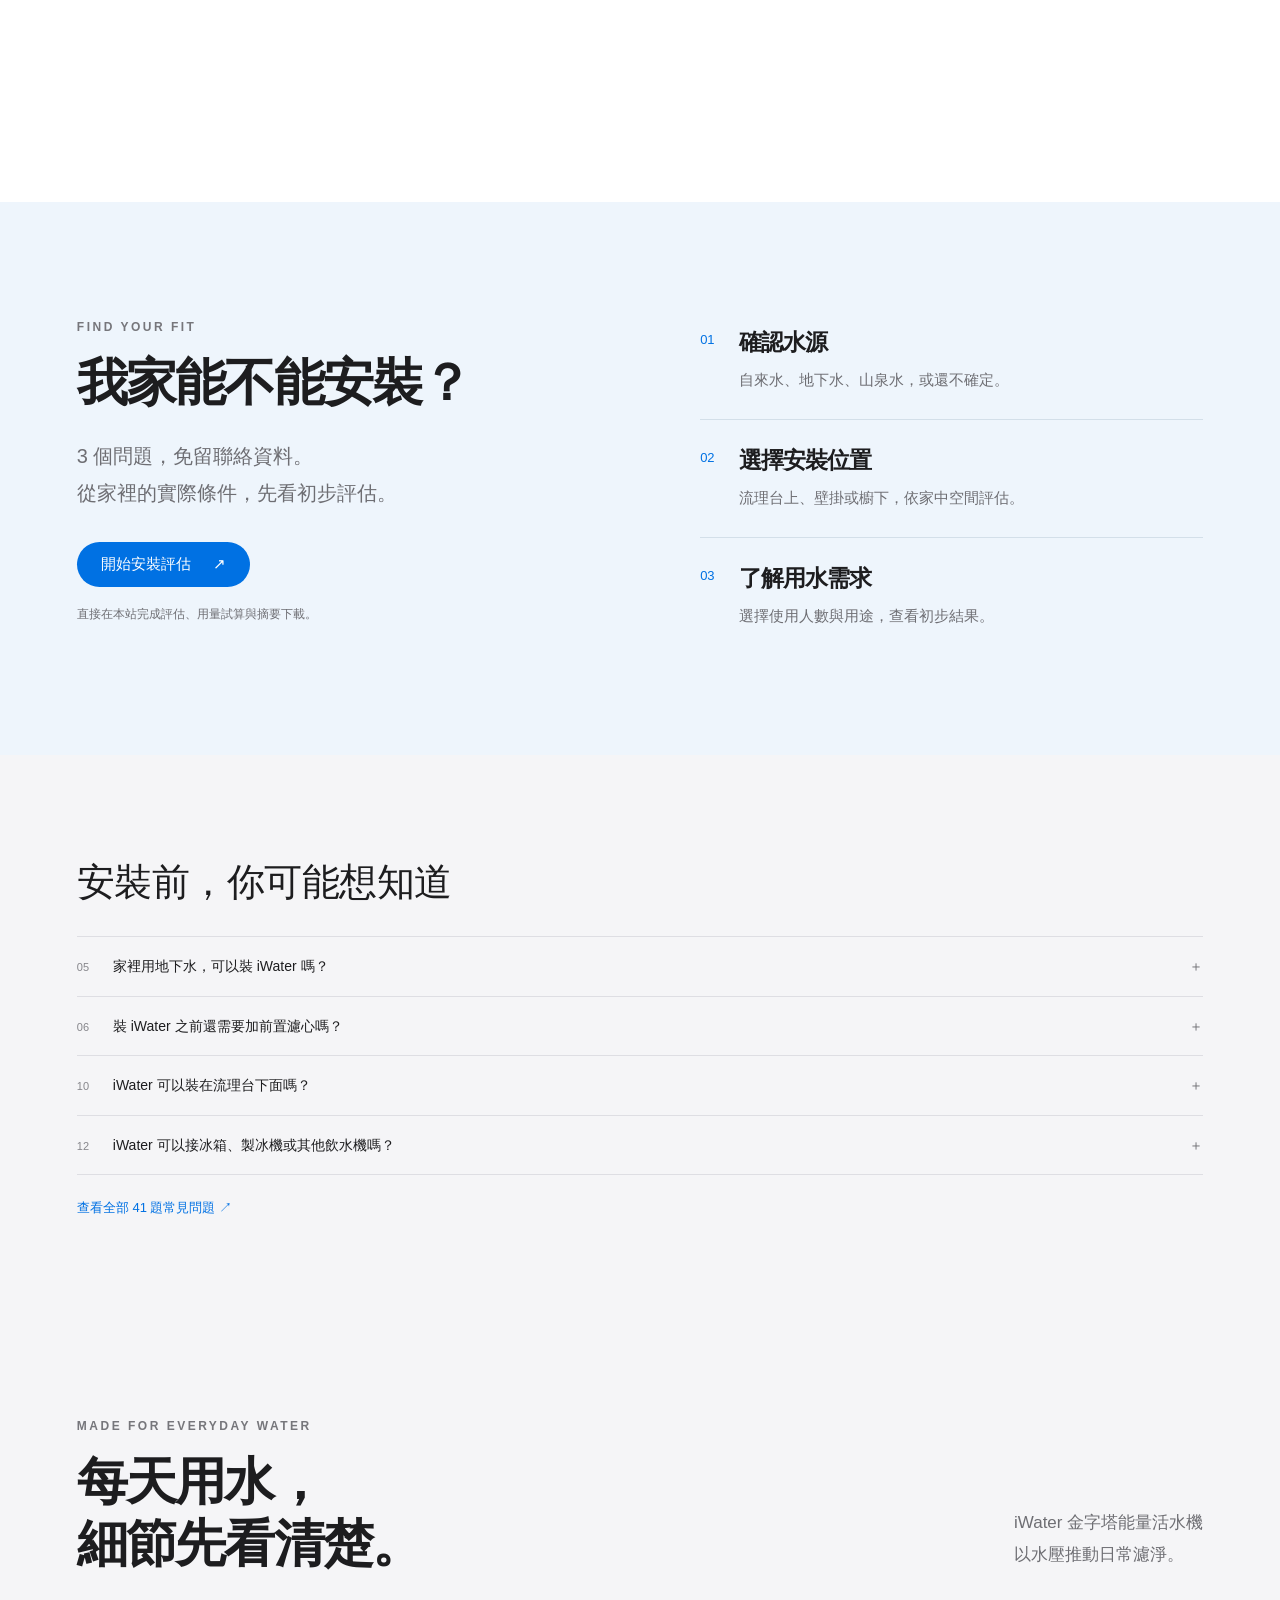
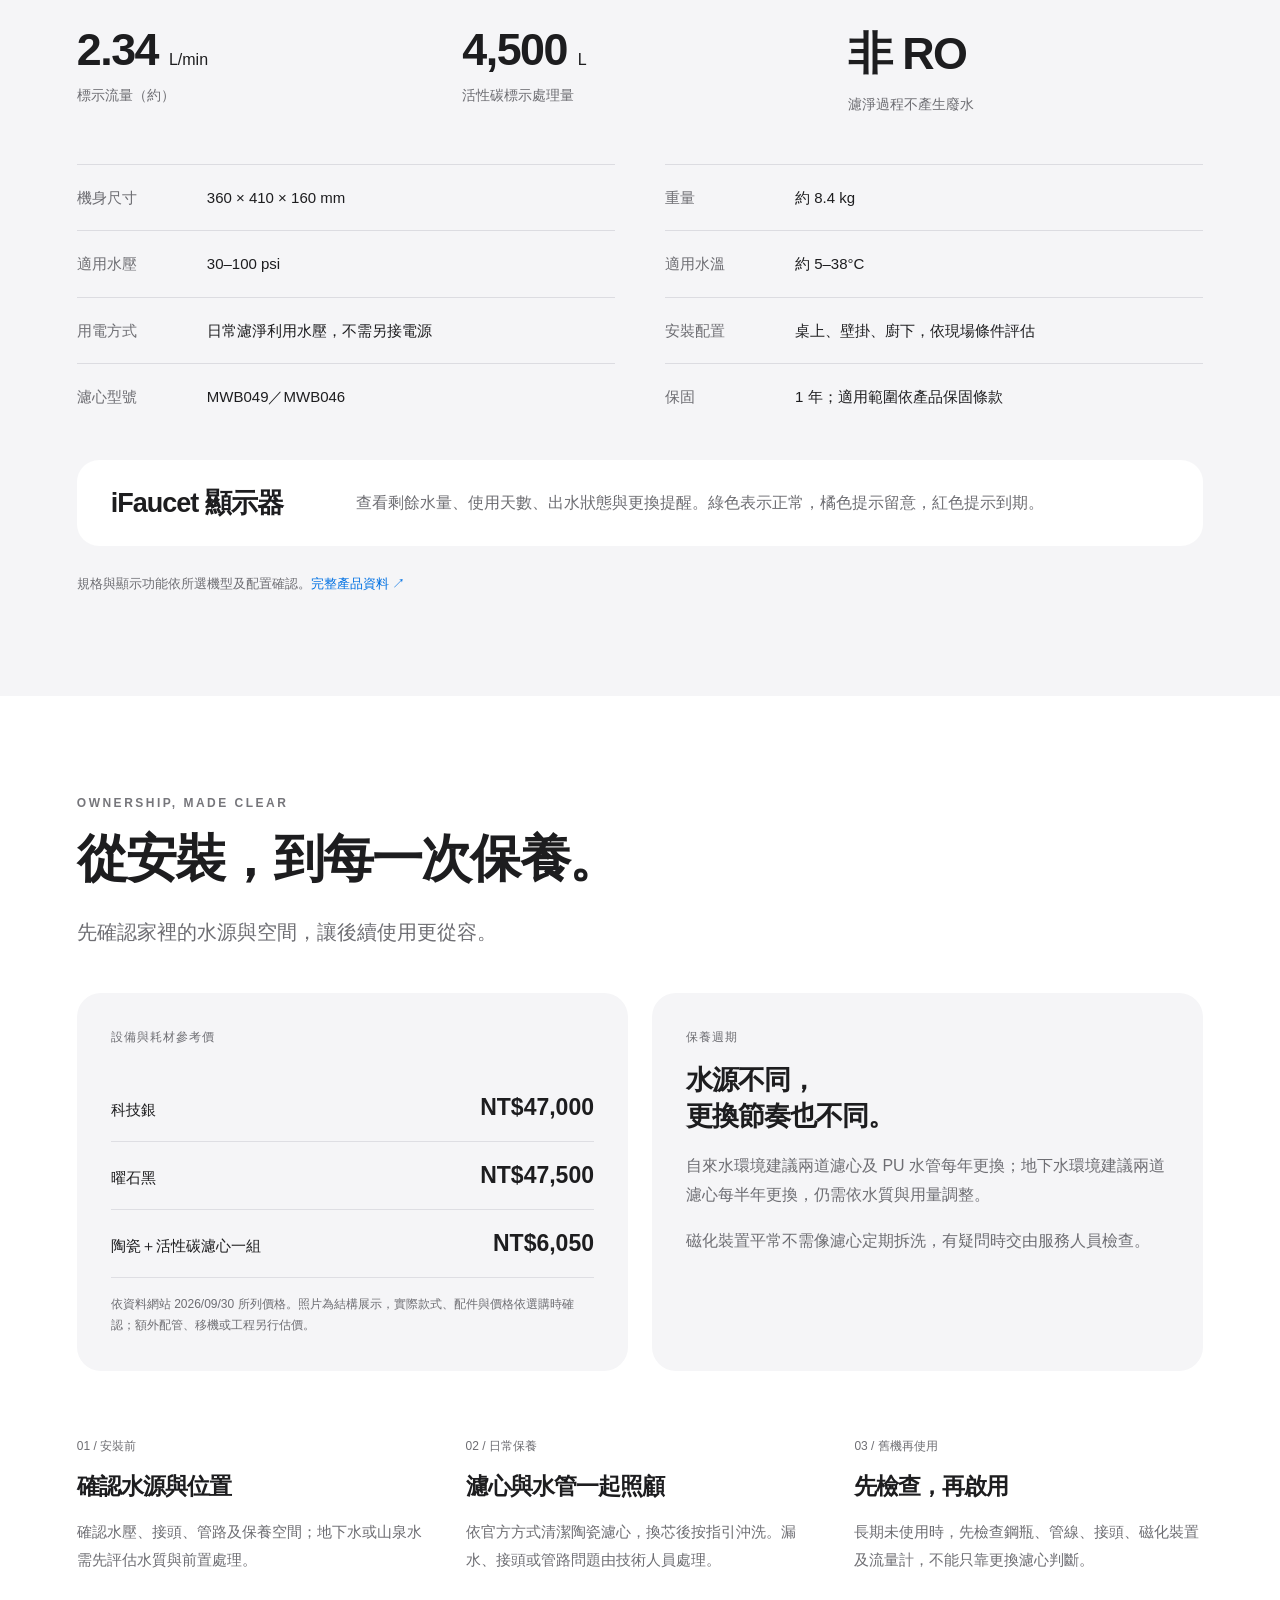
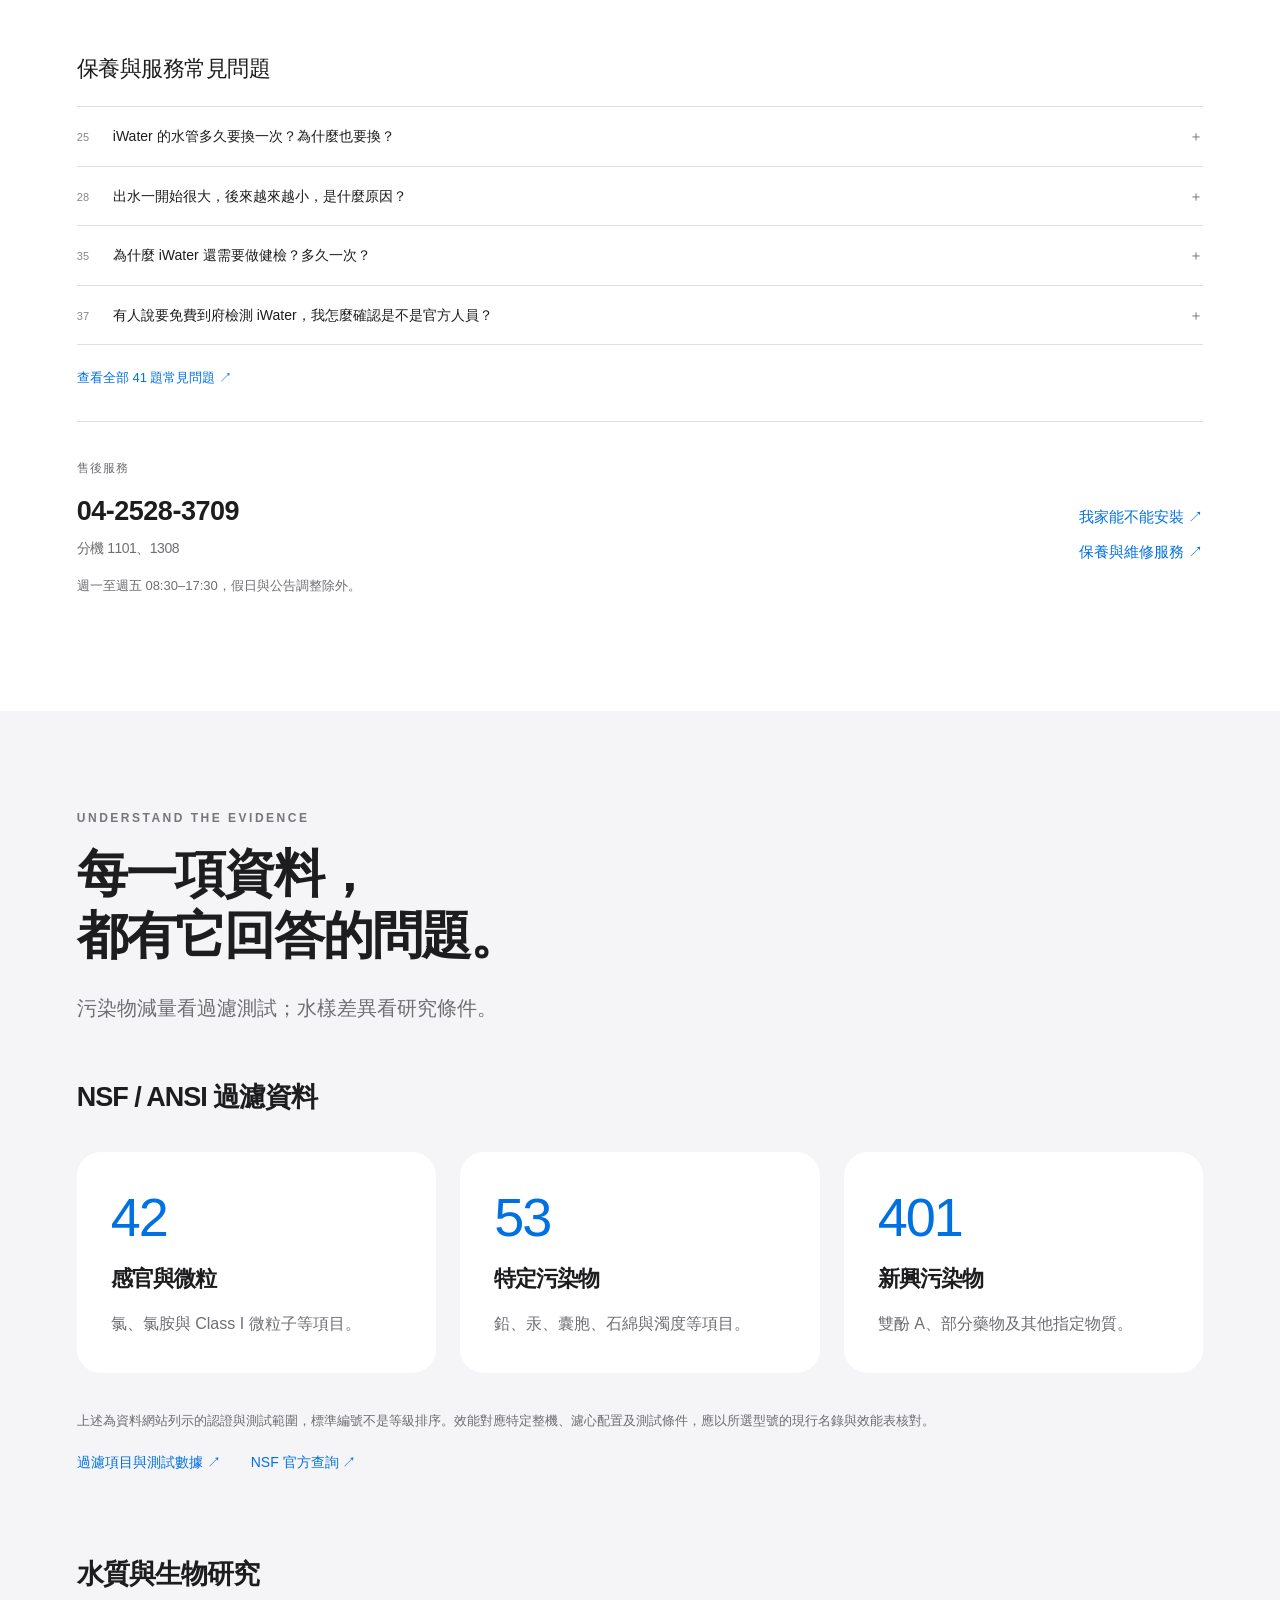
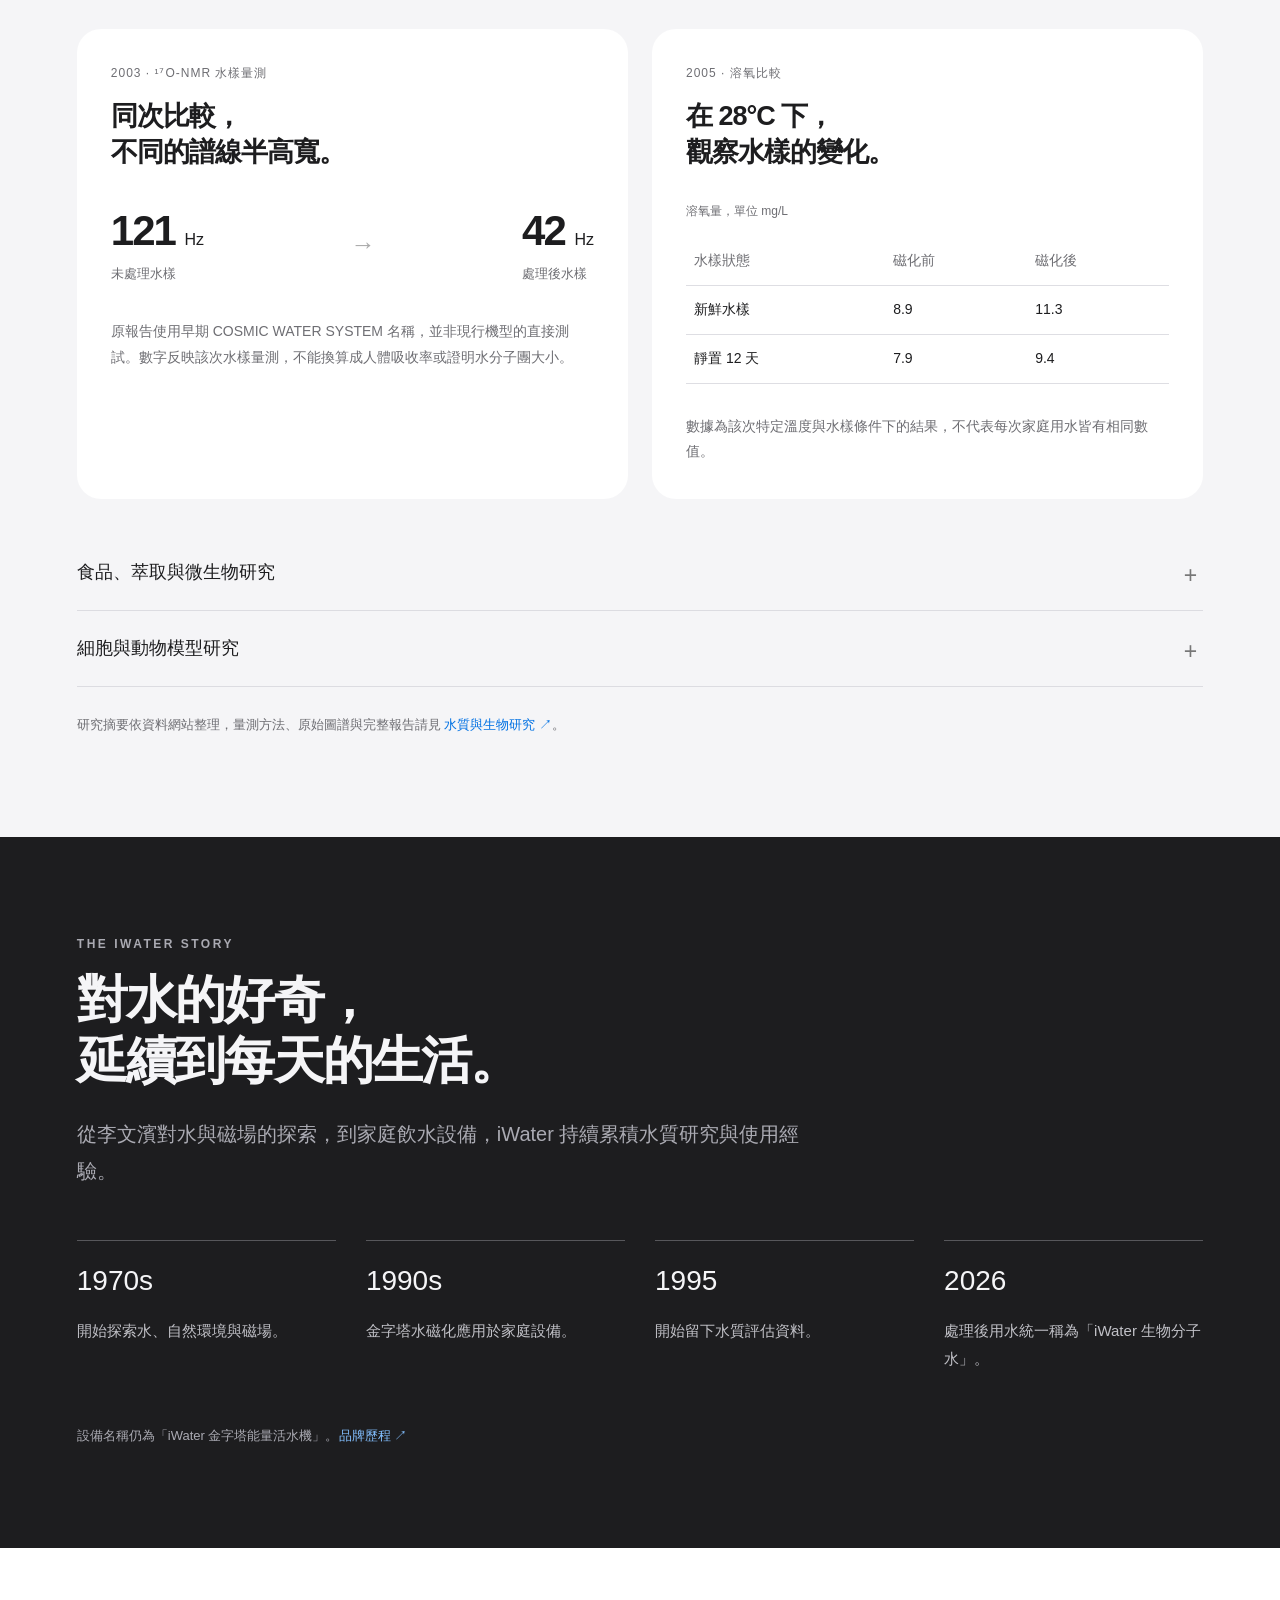
==== commit a455b96b: "first commit" ====
--- a/index.html
+++ b/index.html
@@ -1,7 +1,38 @@
 <!doctype html>
-<html lang="zh-Hant"><head><meta charset="UTF-8"><meta name="viewport" content="width=device-width,initial-scale=1"><meta name="description" content="近距離探索 iWater 的外觀、內部結構與濾芯。以互動分層展示，看見產品的每一面。"><title>iWater｜純粹，從內而外。</title><link rel="icon" href="data:image/svg+xml,%3Csvg xmlns='http://www.w3.org/2000/svg' viewBox='0 0 32 32'%3E%3Crect width='32' height='32' rx='9' fill='%230071e3'/%3E%3Cpath d='M16 5C13 10 8 15 8 20a8 8 0 0016 0c0-5-5-10-8-15z' fill='white'/%3E%3C/svg%3E"><link rel="stylesheet" href="style.css?v=d345ed627769"></head>
-<body><header><a class="brand" href="#" aria-label="iWater 首頁">iwater<span>®</span></a><nav aria-label="主要導覽"><a href="#explore">結構探索</a><a href="#details">設計細節</a><a href="#filters">濾芯</a></nav><a class="nav-cta" href="#explore">探索 iWater <span>↗</span></a></header>
-<main><section id="explore" class="motion-chapter" aria-label="捲動探索 iWater"><div class="motion-pin"><div class="motion-top"><span>IWATER · INSIDE THE DESIGN</span><span id="view-label">01 — 完整外觀</span></div><div class="motion-copy" id="story-copy"></div><div class="stage" id="stage"><div class="part empty-body"><div class="empty-guide"><span>空機身素材待補</span><div class="mounts"><i>左</i><i>中</i><i>右</i></div><small>回裝位置示意</small></div></div><div class="part assembly"><img src="assets/iWater-02.png" alt="iWater 金屬筒身與內部管線"><span class="part-label">內部結構</span></div><div class="part cartridge tall"><img src="assets/iWater-05.png" alt="精密陶瓷濾心示意，圖片對應待確認"><span class="part-label">長筒型濾芯</span></div><div class="part cartridge short"><img src="assets/iWater-06.png" alt="活性碳濾心示意，圖片對應待確認"><span class="part-label">短筒型濾芯</span></div><div class="part third-filter" aria-label="磁化模組獨立圖片待補"><div class="pending-asset"><span>03</span><p>磁化模組</p><small>產品圖片待補</small></div></div><div class="part shell"><img src="assets/iWater-01.png" alt="iWater 完整白色機身" fetchpriority="high"></div></div><div class="motion-bottom"><div class="scroll-cue"><span>SCROLL TO EXPLORE</span><span class="scroll-arrow">↓</span></div><div class="motion-controls"><div class="presets" role="group" aria-label="選擇劇情"><button data-value="0" aria-pressed="true">水機</button><button data-value="14" aria-pressed="false">開殼</button><button data-value="22" aria-pressed="false">內部</button><button data-value="35" aria-pressed="false">飛出</button><button data-value="43" aria-pressed="false">陶瓷</button><button data-value="55" aria-pressed="false">活性碳</button><button data-value="67" aria-pressed="false">磁化</button><button data-value="75" aria-pressed="false">回裝</button><button data-value="100" aria-pressed="false">合殼</button></div><div class="slider-row"><input type="range" min="0" max="100" value="0" aria-label="拆解程度" id="explode"><button class="play" id="play" aria-label="播放拆解動畫">▶</button></div></div><span class="motion-count"><b id="progress-number">00</b> / 100</span></div><div class="motion-progress"><span id="progress-bar"></span></div></div></section><p class="motion-note">已套用外殼、三組鋼瓶及空機身素材。磁化模組以完整組件展示。</p>
-<section id="details" class="details"><div class="section-heading"><div><div class="eyebrow">DESIGNED IN DETAIL</div><h2>每個角度，<br>都有講究。</h2></div><p>圓潤輪廓、俐落視窗。<br>讓複雜結構，回歸簡單外型。</p></div><div class="detail-grid"><article class="detail-card"><div class="card-copy"><span>01 / 外觀</span><h3>安靜融入。<br>自然出眾。</h3></div><img loading="lazy" src="assets/iWater-03.png" alt="iWater 機身側面與圓弧邊角"></article><article class="detail-card structure"><div class="card-copy"><span>02 / 結構</span><h3>內在，一樣值得細看。</h3><p>從筒身、管線到固定配置，<br>近距離看見機身內部。</p></div><img loading="lazy" src="assets/iWater-04.png" alt="iWater 內部結構的側向視角"></article></div></section>
-<section id="filters" class="filters"><div class="eyebrow">THE DETAILS WITHIN</div><h2>探索純粹的核心。</h2><p class="section-intro">兩道濾淨，搭配磁化模組。</p><div class="filter-layout"><div class="filter-image"><div id="filter-pending" class="pending-asset" hidden><span>03</span><p>磁化模組</p><small>產品圖片待補</small></div><img id="filter-image" src="assets/iWater-05.png" alt="長筒型濾芯外觀" loading="lazy"></div><div class="filter-copy"><span class="filter-number" id="filter-number">01 / 03</span><h3 id="filter-title">精密陶瓷濾心</h3><p id="filter-description">第一道隔離。矽藻化石燒製，過濾孔徑 0.2–0.4 μm，並添加銀離子。</p><div class="filter-tabs" role="group" aria-label="選擇濾芯"><button data-filter="0" class="selected" aria-pressed="true">陶瓷濾心</button><button data-filter="1" aria-pressed="false">活性碳</button><button data-filter="2" aria-pressed="false">磁化模組</button></div><p class="source-credit">介紹依據 <a href="https://www.happytree.com.tw/product.asp?B=1&amp;PrjID=150&amp;CatID=120&amp;ProID=1710" target="_blank" rel="noopener noreferrer">iWater 產品頁 ↗</a>。圖片與左右配置為暫定示意。</p><a class="text-link" href="#explore">回到結構探索 <span>↗</span></a></div></div></section>
-<section class="closing"><div class="eyebrow">IWATER</div><h2>看見細節。<br><span>感受純粹。</span></h2><a href="#explore" class="pill">再次探索 <span>↑</span></a></section></main><footer><a class="brand" href="#">iwater<span>®</span></a><span>產品結構互動展示</span><a href="#">回到頂端 ↑</a></footer><script type="module" src="app.js?v=3d718c59eeb8"></script></body></html>
+<html lang="zh-Hant"><head><meta charset="UTF-8"><meta name="viewport" content="width=device-width,initial-scale=1"><meta name="description" content="探索 iWater 金字塔能量活水機：陶瓷、活性碳與磁化模組的互動拆解，以及產品規格、保養、費用與水質研究。"><title>iWater｜純粹，從內而外。</title><link rel="icon" href="data:image/svg+xml,%3Csvg xmlns='http://www.w3.org/2000/svg' viewBox='0 0 32 32'%3E%3Crect width='32' height='32' rx='9' fill='%230071e3'/%3E%3Cpath d='M16 5C13 10 8 15 8 20a8 8 0 0016 0c0-5-5-10-8-15z' fill='white'/%3E%3C/svg%3E"><link rel="stylesheet" href="style.css?v=e6f6191bcb5c"><link rel="stylesheet" href="faq.css?v=2e0dd3a7a910"></head>
+<body><header><a class="brand" href="index.html" aria-label="iWater 首頁">iwater<span>®</span></a><nav aria-label="主要導覽"><a href="index.html#explore">結構探索</a><a href="product.html">產品介紹</a><a href="index.html#filters">濾芯介紹</a><a href="index.html#specifications">規格與服務</a><a href="product.html#purchase">購買方式</a><a href="faq.html">常見問題</a></nav><a class="nav-cta install-nav" href="assessment.html">我家能不能安裝 <span aria-hidden="true">↗</span></a></header>
+<main><section id="explore" class="motion-chapter chapter-opening" data-chapter="opening" aria-label="看見內部"><div class="motion-pin"><div class="motion-top"><span>01 / 03 · 看見內部</span><span class="view-label"></span></div><div class="motion-copy"></div><div class="stage"><div class="part empty-body"><div class="empty-guide"><span>空機身素材待補</span><div class="mounts"><i>左</i><i>中</i><i>右</i></div><small>回裝位置示意</small></div></div><div class="part assembly"><img src="assets/iWater-02.png" alt="iWater 金屬筒身與內部管線"><span class="part-label">內部結構</span></div><div class="part cartridge tall"><img src="assets/iWater-05.png" alt="精密陶瓷濾心示意，圖片對應待確認"><span class="part-label">長筒型濾芯</span></div><div class="part cartridge short"><img src="assets/iWater-06.png" alt="活性碳濾心示意，圖片對應待確認"><span class="part-label">短筒型濾芯</span></div><div class="part third-filter" aria-label="磁化模組獨立圖片待補"><div class="pending-asset"><span>03</span><p>磁化模組</p><small>產品圖片待補</small></div></div><div class="part shell"><img src="assets/iWater-01.png" alt="iWater 完整白色機身" fetchpriority="high"></div></div><div class="motion-bottom"><div class="chapter-navigation"><a href="#water" class="text-link">淨化、保留、活化 ↓</a></div><div class="motion-controls"><div class="slider-row"><input type="range" min="0" max="100" value="0" aria-label="看見內部進度"><button class="chapter-play" data-play>播放本段</button></div></div></div><div class="motion-progress"><span></span></div><span class="sr-only chapter-status" role="status" aria-live="polite"></span></div></section>
+<section class="knowledge philosophy" id="water"><div class="knowledge-inner">
+<div class="eyebrow">PURIFY · PRESERVE · ACTIVATE</div><h2>淨化。保留。活化。</h2><p class="knowledge-lead">從家中的原水，到每天飲用、泡茶與料理的水。<br>三個環節，構成 iWater 生物分子水。</p>
+<div class="knowledge-grid three"><article><span class="step-no">01</span><h3>淨化</h3><p>陶瓷與活性碳分工，先攔截微粒，再處理餘氯、異味與特定污染物。</p></article><article><span class="step-no">02</span><h3>保留</h3><p>保留原水天然存在的鈣、鎂等溶解性礦物質，不另外添加礦物粉；含量依當地水源而異。</p></article><article><span class="step-no">03</span><h3>活化</h3><p>濾淨後再流經金字塔水磁化裝置，以磁石排列、流道與動態水流進行物理處理。</p></article></div>
+<p class="section-source">「生物分子水」是處理後用水的品牌名稱。<a href="https://iwater-structure-a.pearly-squid-4938.chatgpt.site/?page=6" target="_blank" rel="noopener noreferrer">認識 iWater 生物分子水 ↗</a></p></div></section>
+
+
+
+<section id="filters" class="motion-chapter chapter-core" data-chapter="core" aria-label="探索核心"><div class="motion-pin"><div class="motion-top"><span>02 / 03 · 探索核心</span><span class="view-label"></span></div><div class="motion-copy"></div><div class="stage"><div class="part empty-body"><div class="empty-guide"><span>空機身素材待補</span><div class="mounts"><i>左</i><i>中</i><i>右</i></div><small>回裝位置示意</small></div></div><div class="part assembly"><img src="assets/iWater-02.png" alt="iWater 金屬筒身與內部管線"><span class="part-label">內部結構</span></div><div class="part cartridge tall"><img src="assets/iWater-05.png" alt="精密陶瓷濾心示意，圖片對應待確認"><span class="part-label">長筒型濾芯</span></div><div class="part cartridge short"><img src="assets/iWater-06.png" alt="活性碳濾心示意，圖片對應待確認"><span class="part-label">短筒型濾芯</span></div><div class="part third-filter" aria-label="磁化模組獨立圖片待補"><div class="pending-asset"><span>03</span><p>磁化模組</p><small>產品圖片待補</small></div></div><div class="part shell"><img src="assets/iWater-01.png" alt="iWater 完整白色機身" fetchpriority="high"></div></div><div class="motion-bottom"><div class="chapter-navigation"><a href="#details" class="text-link">材質與設計細節 ↓</a></div><div class="motion-controls"><div class="core-tabs" role="group" aria-label="選擇核心組件"><button data-core="0" aria-pressed="true" class="active">陶瓷濾心</button><button data-core="1" aria-pressed="false">活性碳濾心</button><button data-core="2" aria-pressed="false">磁化模組</button></div><div class="slider-row core-scroll-control"><input type="range" min="0" max="100" value="0" aria-label="核心介紹捲動進度"></div><p class="reading-hint">往下捲動，依序探索三組核心；停下即可細讀。</p></div></div><div class="motion-progress"><span></span></div><span class="sr-only chapter-status" role="status" aria-live="polite"></span></div></section>
+<section id="details" class="details"><div class="section-heading"><div><div class="eyebrow">DESIGNED IN DETAIL</div><h2>每個角度，<br>都有講究。</h2></div><p>從外型到接觸水的材質，<br>為每天的家庭用水而設計。</p></div><div class="detail-grid"><article class="detail-card"><div class="card-copy"><span>01 / 外觀</span><h3>安靜融入。<br>自然出眾。</h3></div><img loading="lazy" src="assets/iWater-03.png" alt="iWater 機身側面與圓弧邊角"></article><article class="detail-card structure"><div class="card-copy"><span>02 / 結構</span><h3>內在，一樣值得細看。</h3><p>主要水路採 304 不鏽鋼鋼瓶，<br>部分快接頭使用 316 不鏽鋼。</p></div><img loading="lazy" src="assets/iWater-04.png" alt="iWater 內部結構的側向視角"></article></div></section>
+<section id="reassemble" class="motion-chapter chapter-closing" data-chapter="closing" aria-label="回到完整"><div class="motion-pin"><div class="motion-top"><span>03 / 03 · 回到完整</span><span class="view-label"></span></div><div class="motion-copy"></div><div class="stage"><div class="part empty-body"><div class="empty-guide"><span>空機身素材待補</span><div class="mounts"><i>左</i><i>中</i><i>右</i></div><small>回裝位置示意</small></div></div><div class="part assembly"><img src="assets/iWater-02.png" alt="iWater 金屬筒身與內部管線"><span class="part-label">內部結構</span></div><div class="part cartridge tall"><img src="assets/iWater-05.png" alt="精密陶瓷濾心示意，圖片對應待確認"><span class="part-label">長筒型濾芯</span></div><div class="part cartridge short"><img src="assets/iWater-06.png" alt="活性碳濾心示意，圖片對應待確認"><span class="part-label">短筒型濾芯</span></div><div class="part third-filter" aria-label="磁化模組獨立圖片待補"><div class="pending-asset"><span>03</span><p>磁化模組</p><small>產品圖片待補</small></div></div><div class="part shell"><img src="assets/iWater-01.png" alt="iWater 完整白色機身" fetchpriority="high"></div></div><div class="motion-bottom"><div class="chapter-navigation"><a href="#installation-check" class="text-link">我家能不能安裝 ↓</a></div><div class="motion-controls"><div class="slider-row"><input type="range" min="0" max="100" value="0" aria-label="回到完整進度"><button class="chapter-play" data-play>播放本段</button></div></div></div><div class="motion-progress"><span></span></div><span class="sr-only chapter-status" role="status" aria-live="polite"></span></div></section>
+<section class="knowledge installation-check" id="installation-check" aria-labelledby="installation-title"><div class="knowledge-inner installation-layout"><div><div class="eyebrow">FIND YOUR FIT</div><h2 id="installation-title">我家能不能安裝？</h2><p class="knowledge-lead">3 個問題，免留聯絡資料。<br>從家裡的實際條件，先看初步評估。</p><a class="pill" href="assessment.html">開始安裝評估 <span aria-hidden="true">↗</span></a><p class="assessment-note">直接在本站完成評估、用量試算與摘要下載。</p></div><ol class="installation-steps"><li><span>01</span><div><h3>確認水源</h3><p>自來水、地下水、山泉水，或還不確定。</p></div></li><li><span>02</span><div><h3>選擇安裝位置</h3><p>流理台上、壁掛或櫥下，依家中空間評估。</p></div></li><li><span>03</span><div><h3>了解用水需求</h3><p>選擇使用人數與用途，查看初步結果。</p></div></li></ol></div></section>
+<section class="knowledge faq-installation"><div class="knowledge-inner" data-faq-group="installation"></div></section><section class="knowledge specifications" id="specifications"><div class="knowledge-inner">
+<div class="section-heading"><div><div class="eyebrow">MADE FOR EVERYDAY WATER</div><h2>每天用水，<br>細節先看清楚。</h2></div><p>iWater 金字塔能量活水機<br>以水壓推動日常濾淨。</p></div>
+<div class="spec-highlights"><div><strong>2.34 <small>L/min</small></strong><span>標示流量（約）</span></div><div><strong>4,500 <small>L</small></strong><span>活性碳標示處理量</span></div><div><strong>非 RO</strong><span>濾淨過程不產生廢水</span></div></div>
+<dl class="spec-list"><div><dt>機身尺寸</dt><dd>360 × 410 × 160 mm</dd></div><div><dt>重量</dt><dd>約 8.4 kg</dd></div><div><dt>適用水壓</dt><dd>30–100 psi</dd></div><div><dt>適用水溫</dt><dd>約 5–38°C</dd></div><div><dt>用電方式</dt><dd>日常濾淨利用水壓，不需另接電源</dd></div><div><dt>安裝配置</dt><dd>桌上、壁掛、廚下，依現場條件評估</dd></div><div><dt>濾心型號</dt><dd>MWB049／MWB046</dd></div><div><dt>保固</dt><dd>1 年；適用範圍依產品保固條款</dd></div></dl>
+<div class="info-strip"><h3>iFaucet 顯示器</h3><p>查看剩餘水量、使用天數、出水狀態與更換提醒。綠色表示正常，橘色提示留意，紅色提示到期。</p></div>
+<p class="section-source">規格與顯示功能依所選機型及配置確認。<a href="product.html">完整產品資料 ↗</a></p></div></section>
+
+<section class="knowledge care" id="care"><div class="knowledge-inner"><div class="eyebrow">OWNERSHIP, MADE CLEAR</div><h2>從安裝，到每一次保養。</h2><p class="knowledge-lead">先確認家裡的水源與空間，讓後續使用更從容。</p>
+<div class="knowledge-grid two"><article class="price-card"><span class="card-kicker">設備與耗材參考價</span><dl class="price-list"><div><dt>科技銀</dt><dd>NT$47,000</dd></div><div><dt>曜石黑</dt><dd>NT$47,500</dd></div><div><dt>陶瓷＋活性碳濾心一組</dt><dd>NT$6,050</dd></div></dl><p class="fine-print">依資料網站 2026/09/30 所列價格。照片為結構展示，實際款式、配件與價格依選購時確認；額外配管、移機或工程另行估價。</p></article>
+<article><span class="card-kicker">保養週期</span><h3>水源不同，<br>更換節奏也不同。</h3><p>自來水環境建議兩道濾心及 PU 水管每年更換；地下水環境建議兩道濾心每半年更換，仍需依水質與用量調整。</p><p>磁化裝置平常不需像濾心定期拆洗，有疑問時交由服務人員檢查。</p></article></div>
+<div class="care-steps"><article><span>01 / 安裝前</span><h3>確認水源與位置</h3><p>確認水壓、接頭、管路及保養空間；地下水或山泉水需先評估水質與前置處理。</p></article><article><span>02 / 日常保養</span><h3>濾心與水管一起照顧</h3><p>依官方方式清潔陶瓷濾心，換芯後按指引沖洗。漏水、接頭或管路問題由技術人員處理。</p></article><article><span>03 / 舊機再使用</span><h3>先檢查，再啟用</h3><p>長期未使用時，先檢查鋼瓶、管線、接頭、磁化裝置及流量計，不能只靠更換濾心判斷。</p></article></div>
+<div data-faq-group="care"></div><div class="service-bar"><div><span class="card-kicker">售後服務</span><h3><a href="tel:+886425283709">04-2528-3709</a> <small>分機 1101、1308</small></h3><p>週一至週五 08:30–17:30，假日與公告調整除外。</p></div><div class="service-links"><a href="assessment.html">我家能不能安裝 ↗</a><a href="https://iwater-structure-a.pearly-squid-4938.chatgpt.site/?page=11" target="_blank" rel="noopener noreferrer">保養與維修服務 ↗</a></div></div></div></section>
+<section class="knowledge evidence" id="evidence"><div class="knowledge-inner"><div class="eyebrow">UNDERSTAND THE EVIDENCE</div><h2>每一項資料，<br>都有它回答的問題。</h2><p class="knowledge-lead">污染物減量看過濾測試；水樣差異看研究條件。</p>
+<h3 class="subheading">NSF / ANSI 過濾資料</h3><div class="knowledge-grid three standards"><article><strong>42</strong><h3>感官與微粒</h3><p>氯、氯胺與 Class I 微粒子等項目。</p></article><article><strong>53</strong><h3>特定污染物</h3><p>鉛、汞、囊胞、石綿與濁度等項目。</p></article><article><strong>401</strong><h3>新興污染物</h3><p>雙酚 A、部分藥物及其他指定物質。</p></article></div>
+<p class="fine-print">上述為資料網站列示的認證與測試範圍，標準編號不是等級排序。效能對應特定整機、濾心配置及測試條件，應以所選型號的現行名錄與效能表核對。</p>
+<div class="source-links"><a href="https://iwater-structure-a.pearly-squid-4938.chatgpt.site/?page=9" target="_blank" rel="noopener noreferrer">過濾項目與測試數據 ↗</a><a href="https://www.nsf.org/certified-products-systems" target="_blank" rel="noopener noreferrer">NSF 官方查詢 ↗</a></div>
+<h3 class="subheading research-heading">水質與生物研究</h3><div class="knowledge-grid two research-cards"><article><span class="card-kicker">2003 · ¹⁷O-NMR 水樣量測</span><h3>同次比較，<br>不同的譜線半高寬。</h3><div class="measurement"><div><strong>121 <small>Hz</small></strong><span>未處理水樣</span></div><span aria-hidden="true">→</span><div><strong>42 <small>Hz</small></strong><span>處理後水樣</span></div></div><p>原報告使用早期 COSMIC WATER SYSTEM 名稱，並非現行機型的直接測試。數字反映該次水樣量測，不能換算成人體吸收率或證明水分子團大小。</p></article>
+<article><span class="card-kicker">2005 · 溶氧比較</span><h3>在 28°C 下，<br>觀察水樣的變化。</h3><div class="table-wrap"><table><caption>溶氧量，單位 mg/L</caption><thead><tr><th scope="col">水樣狀態</th><th scope="col">磁化前</th><th scope="col">磁化後</th></tr></thead><tbody><tr><th scope="row">新鮮水樣</th><td>8.9</td><td>11.3</td></tr><tr><th scope="row">靜置 12 天</th><td>7.9</td><td>9.4</td></tr></tbody></table></div><p>數據為該次特定溫度與水樣條件下的結果，不代表每次家庭用水皆有相同數值。</p></article></div>
+<div class="disclosures"><details><summary>食品、萃取與微生物研究</summary><div class="disclosure-body"><p>資料網站收錄 2001 年特定蔬果與農藥的清洗試驗、2021 年牛肉浸泡殘留測試，以及 2025 年微生物培養、大豆粕蛋白質萃取及中草藥複方 DPPH 測定。</p><p>這些結果分別對應特定食材、培養或體外萃取條件，不能概括為所有食材的清洗效果，也不能換算成人體營養吸收或抗氧化功效。</p></div></details><details><summary>細胞與動物模型研究</summary><div class="disclosure-body"><p>研究資料包含 RAW264.7 巨噬細胞在 LPS 刺激下的 COX-2、IL-10 觀察，以及 2021 年 30 隻雄性小鼠、為期 12 週的高脂飲食比較。</p><p>細胞與動物模型有助於提出研究問題，不能直接視為人體飲用後的抗發炎、減重或護肝效果。</p></div></details></div>
+<p class="section-source">研究摘要依資料網站整理，量測方法、原始圖譜與完整報告請見 <a href="https://iwater-structure-a.pearly-squid-4938.chatgpt.site/?page=10" target="_blank" rel="noopener noreferrer">水質與生物研究 ↗</a>。</p></div></section>
+<section class="knowledge brand-story" id="brand-story"><div class="knowledge-inner"><div class="eyebrow">THE IWATER STORY</div><h2>對水的好奇，<br>延續到每天的生活。</h2><p class="knowledge-lead">從李文濱對水與磁場的探索，到家庭飲水設備，iWater 持續累積水質研究與使用經驗。</p><ol class="brand-milestones"><li><b>1970s</b><span>開始探索水、自然環境與磁場。</span></li><li><b>1990s</b><span>金字塔水磁化應用於家庭設備。</span></li><li><b>1995</b><span>開始留下水質評估資料。</span></li><li><b>2026</b><span>處理後用水統一稱為「iWater 生物分子水」。</span></li></ol><p class="section-source">設備名稱仍為「iWater 金字塔能量活水機」。<a href="https://iwater-structure-a.pearly-squid-4938.chatgpt.site/?page=2" target="_blank" rel="noopener noreferrer">品牌歷程 ↗</a></p></div></section>
+<section class="knowledge faq" id="faq"><div class="knowledge-inner"><div class="eyebrow">GOOD TO KNOW</div><div data-faq-group="popular"></div></div></section>
+<section class="knowledge product-more"><div class="knowledge-inner"><div class="eyebrow">GET TO KNOW IWATER</div><h2>看見結構，<br>也了解每一個選擇。</h2><p class="knowledge-lead">完整產品介紹、材質、顯示器、保養與購買方式，都在這裡。</p><a class="pill" href="product.html">閱讀完整產品介紹 →</a></div></section><section class="closing"><div class="eyebrow">IWATER</div><h2>看見細節。<br><span>感受純粹。</span></h2><a href="#explore" class="pill">再次探索 <span>↑</span></a></section></main><footer><a class="brand" href="#">iwater<span>®</span></a><span>產品結構互動展示</span><a href="faq.html">常見問題</a><a href="#">回到頂端 ↑</a></footer><script type="module" src="app.js?v=ca32301360d3"></script><script type="module" src="faq.js?v=9f928fe0a42c"></script></body></html>
--- a/style.css
+++ b/style.css
@@ -13,3 +13,144 @@
 .component-group[data-component="ceramic"] .lid-layer{height:24%;top:-22%}
 .component-group[data-component="ceramic"] .housing-asset,
 .component-group[data-component="ceramic"] .lid-asset{object-fit:contain}
+/* Product knowledge: quiet typography, readable data, responsive cards. */
+.knowledge{padding:100px max(6vw,24px)}.knowledge-inner{max-width:1160px;margin:auto}.knowledge-lead{font-size:20px;color:var(--muted);line-height:1.85;max-width:730px;margin:24px 0 42px}.knowledge h3{font-size:27px}.knowledge p{line-height:1.85}.knowledge-grid{display:grid;gap:24px;margin:36px 0}.knowledge-grid.three{grid-template-columns:repeat(3,minmax(0,1fr))}.knowledge-grid.two{grid-template-columns:repeat(2,minmax(0,1fr))}.knowledge-grid article{border-radius:24px;padding:34px;background:var(--surface)}.knowledge-grid p{color:var(--muted);font-size:16px;margin-bottom:0}.step-no{color:var(--blue);font-size:13px;letter-spacing:2px}.philosophy{background:white}.philosophy h2{font-size:clamp(34px,4.5vw,62px)}.section-source,.knowledge .fine-print{font-size:13px;line-height:1.8;color:var(--muted)}.section-source a,.source-links a,.service-links a{color:var(--blue)}.section-source{margin:26px 0 0}.specifications{background:var(--surface)}.spec-highlights{display:grid;grid-template-columns:repeat(3,minmax(0,1fr));gap:30px;margin:50px 0}.spec-highlights>div{display:flex;flex-direction:column;gap:12px}.spec-highlights strong{font-size:clamp(29px,3.5vw,46px);letter-spacing:-1.5px;font-weight:600}.spec-highlights small,.measurement small{font-size:16px;letter-spacing:0;font-weight:400}.spec-highlights span{font-size:14px;color:var(--muted)}.spec-list{display:grid;grid-template-columns:repeat(2,minmax(0,1fr));column-gap:50px;margin:30px 0}.spec-list>div{border-top:1px solid #dcdce1;display:grid;grid-template-columns:110px 1fr;gap:20px;padding:20px 0;font-size:15px;line-height:1.7}.spec-list dt{color:var(--muted)}.spec-list dd{margin:0}.info-strip{background:white;border-radius:22px;padding:25px 34px;display:grid;grid-template-columns:220px 1fr;gap:25px;align-items:center}.info-strip h3{margin:0}.info-strip p{margin:0;color:var(--muted)}.card-kicker{font-size:12px;color:var(--muted);letter-spacing:1px}.price-list{margin-top:28px}.price-list>div{display:flex;justify-content:space-between;gap:20px;border-bottom:1px solid #dedee3;padding:20px 0;align-items:baseline}.price-list dt{font-size:15px}.price-list dd{margin:0;font-size:23px;font-weight:600;white-space:nowrap}.knowledge .price-card .fine-print{font-size:12px}.care-steps{display:grid;grid-template-columns:repeat(3,minmax(0,1fr));gap:40px;margin:65px 0}.care-steps span{font-size:12px;color:var(--muted)}.care-steps h3{font-size:23px}.care-steps p{font-size:15px;color:var(--muted)}.service-bar{border-top:1px solid #dedee3;padding-top:36px;display:flex;gap:25px;justify-content:space-between;align-items:center}.service-bar h3{font-size:27px;letter-spacing:-.5px}.service-bar h3 small{display:block;font-size:14px;font-weight:400;margin-top:10px;color:var(--muted)}.service-bar p{color:var(--muted);font-size:13px}.service-links{display:grid;gap:16px;font-size:15px}.evidence{background:var(--surface)}.evidence .knowledge-grid article{background:white}.subheading{margin-top:52px!important}.standards strong{font-size:54px;font-weight:500;letter-spacing:-2px;color:var(--blue)}.standards h3{font-size:22px}.source-links{display:flex;flex-wrap:wrap;gap:15px 30px;font-size:14px;margin-top:22px}.research-heading{padding-top:32px}.measurement{display:flex;align-items:center;justify-content:space-between;gap:12px;margin:36px 0}.measurement>div{display:flex;flex-direction:column;gap:10px}.measurement strong{font-size:42px;font-weight:550;letter-spacing:-2px}.measurement span{color:var(--muted);font-size:13px}.measurement>span{font-size:25px;color:#aaa}.research-cards p{font-size:14px}.table-wrap{overflow-x:auto;margin:30px 0}.knowledge table{border-collapse:collapse;width:100%;font-size:14px;text-align:left;line-height:1.7}.knowledge caption{text-align:left;color:var(--muted);font-size:12px;padding-bottom:16px}.knowledge th,.knowledge td{padding:12px 8px;border-bottom:1px solid #dedee3}.knowledge th{font-weight:500}.knowledge thead{color:var(--muted)}.disclosures{margin-top:32px}.disclosures details{border-bottom:1px solid #dcdce1}.disclosures summary{padding:23px 38px 23px 0;cursor:pointer;list-style:none;position:relative;font-size:18px;line-height:1.6}.disclosures summary::-webkit-details-marker{display:none}.disclosures summary:after{content:'+';position:absolute;right:6px;top:22px;font-size:23px;color:#777}.disclosures details[open]>summary:after{content:'−'}.disclosures summary:focus-visible{outline:3px solid var(--blue);outline-offset:4px}.disclosure-body{max-width:850px;padding:0 0 22px;color:var(--muted);font-size:15px;line-height:1.85}.disclosure-body p{margin:0 0 14px}.brand-story{background:#1d1d1f;color:#f5f5f7}.brand-story .eyebrow,.brand-story .knowledge-lead,.brand-story .section-source{color:#aaaab2}.brand-story .section-source a{color:#83bfff}.brand-milestones{list-style:none;padding:0;margin:50px 0;display:grid;grid-template-columns:repeat(4,minmax(0,1fr));gap:30px}.brand-milestones li{border-top:1px solid #57575b;padding-top:24px}.brand-milestones b{display:block;font-size:28px;font-weight:500;margin-bottom:20px}.brand-milestones span{font-size:15px;color:#c1c1c7;line-height:1.9}.faq .knowledge-inner{max-width:900px}.faq{padding-bottom:60px}.magnetic-product{height:100%;width:88px;display:flex;flex-direction:column;align-items:center;justify-content:center;mix-blend-mode:multiply}.magnetic-product[hidden]{display:none}.filter-image .magnetic-product img{width:100%;max-width:none;height:auto;max-height:none;object-fit:contain;display:block;flex:none}.magnetic-product .magnetic-body{margin-top:-3px}.filter-tabs{flex-wrap:wrap}.filter-copy>p{max-width:430px}
+@media(max-width:900px){.knowledge-grid.three{gap:16px}.knowledge-grid article{padding:26px}.info-strip{grid-template-columns:1fr;gap:10px}.spec-list{column-gap:25px}.price-list>div{flex-wrap:wrap;gap:8px}.care-steps{gap:24px}}
+@media(max-width:700px){nav{gap:12px;font-size:11px}.knowledge{padding:65px 24px}.knowledge-lead{font-size:17px;margin:22px 0 30px}.knowledge-grid.three,.knowledge-grid.two,.care-steps,.spec-list{grid-template-columns:1fr}.knowledge-grid{gap:16px;margin:28px 0}.knowledge-grid article{padding:28px}.knowledge h3{font-size:25px}.spec-highlights{gap:16px;grid-template-columns:1fr;margin:36px 0}.spec-highlights>div{flex-direction:row;justify-content:space-between;align-items:baseline;gap:12px}.spec-highlights strong{font-size:31px}.spec-highlights span{font-size:12px;text-align:right}.spec-list>div{grid-template-columns:96px 1fr;gap:15px;padding:17px 0;font-size:14px}.info-strip{padding:26px}.care-steps{margin:40px 0;gap:22px}.care-steps h3{font-size:22px}.service-bar{align-items:start;flex-direction:column}.service-bar h3{font-size:26px}.brand-milestones{grid-template-columns:repeat(2,minmax(0,1fr));gap:30px 22px}.disclosures summary{font-size:16px}.measurement strong{font-size:39px}.filter-image .magnetic-product{width:64px}.knowledge .section-heading>p{font-size:16px}.faq{padding-bottom:35px}}
+
+/* Keep the original installation assessment available from every viewport. */
+.sr-only{position:absolute!important;width:1px!important;height:1px!important;padding:0!important;margin:-1px!important;overflow:hidden!important;clip:rect(0,0,0,0)!important;white-space:nowrap!important;border:0!important}
+.install-nav{white-space:nowrap;color:var(--blue)}.installation-check{background:#eef5fc}.installation-layout{display:grid;grid-template-columns:1.1fr 1fr;gap:70px;align-items:center}.installation-check .knowledge-lead{margin-bottom:10px}.installation-check .pill{margin-top:20px}.assessment-note{font-size:12px;color:var(--muted);margin-top:16px}.installation-steps{list-style:none;margin:0;padding:0}.installation-steps li{display:flex;gap:24px;padding:25px 0;border-bottom:1px solid #d3dfe9}.installation-steps li:last-child{border-bottom:0}.installation-steps li>span{color:var(--blue);font-size:13px;padding-top:5px}.installation-steps h3{font-size:23px;margin:0 0 8px}.installation-steps p{font-size:15px;color:var(--muted);margin:0}
+@media(max-width:700px){header{height:auto;min-height:94px;display:grid;grid-template-columns:1fr auto;gap:12px;padding:12px 20px}header nav{grid-column:1/-1;grid-row:2;justify-content:space-between;gap:12px}header .install-nav{display:block;font-size:12px;grid-column:2;grid-row:1}header .install-nav>span{margin-left:5px}.motion-pin{top:94px;height:calc(100svh - 94px)}html{scroll-padding-top:112px}.installation-layout{grid-template-columns:1fr;gap:24px}.installation-check h2{font-size:32px}.installation-steps h3{font-size:21px}}
+@media(max-width:700px) and (prefers-reduced-motion:reduce){.motion-pin{top:0}}
+
+/* Three-part story: a short opening, self-paced core reading, and reassembly. */
+.chapter-opening{height:300svh}.chapter-core{height:400svh}.chapter-closing{height:200svh}
+[data-chapter] .motion-pin{min-height:0}
+[data-chapter] .motion-top{font-size:11px;letter-spacing:1.4px}
+[data-chapter] .motion-top .view-label{letter-spacing:0}
+[data-chapter] .motion-copy{top:25%;width:34%;height:320px}
+[data-chapter] .motion-copy p{max-width:360px}
+[data-chapter] .motion-pin .stage{top:14%;height:61%;left:43%;right:4%}
+[data-chapter] .motion-bottom{align-items:center;bottom:28px;gap:28px}
+[data-chapter] .motion-controls{max-width:58%;width:460px}
+.chapter-navigation{display:flex;flex-direction:column;gap:14px;align-items:flex-start}
+.chapter-navigation .text-link{font-size:13px}
+.chapter-play,.chapter-replay,.tour-play{border:0;border-radius:24px;padding:10px 17px;font-size:13px;background:#f0f0f3;color:#414148;white-space:nowrap}
+.tour-play{background:#1d1d1f;color:white}
+.chapter-play[aria-pressed="true"],.tour-play[aria-pressed="true"]{background:#0071e3;color:white}
+.core-tabs{display:flex;gap:5px;padding:5px;border-radius:28px;background:#f0f0f3}
+.core-tabs button{flex:1;border:0;border-radius:24px;background:transparent;padding:11px 9px;font-size:13px;color:#6e6e73;white-space:nowrap}
+.core-tabs button.active{background:#1d1d1f;color:white}
+.chapter-actions{display:flex;justify-content:center;gap:8px;margin-top:10px}
+.chapter-replay{background:transparent;color:#0071e3}
+.reading-hint{text-align:center;font-size:11px;line-height:1.5;color:#77777d;margin:10px 0 0}
+.chapter-core .motion-bottom{bottom:22px}
+.chapter-core .motion-pin .stage{top:15%;height:56%}
+.chapter-core .motion-copy{top:23%}
+[data-chapter] .story-panel{will-change:auto}
+[data-chapter] .story-panel h1,[data-chapter] .story-panel h2{font-size:clamp(34px,4.3vw,62px)}
+#water .knowledge-grid{margin:26px 0}#water.knowledge{padding-top:72px;padding-bottom:72px}
+@media(max-width:700px){
+ .chapter-opening{height:250svh}.chapter-core{height:450svh}.chapter-closing{height:200svh}
+ [data-chapter] .motion-top{left:22px;right:22px;top:17px;font-size:9px;letter-spacing:.5px}
+ [data-chapter] .motion-top .view-label{font-size:9px}
+ [data-chapter] .motion-copy{top:55px;left:24px;width:calc(100% - 48px);height:175px}
+ [data-chapter] .story-panel h1,[data-chapter] .story-panel h2{font-size:30px;line-height:1.2;letter-spacing:-1.1px;margin:9px 0 12px}
+ [data-chapter] .story-panel h1 br,[data-chapter] .story-panel h2 br{display:none}
+ [data-chapter] .motion-copy .story-panel p{font-size:13px;line-height:1.75;max-width:none}
+ [data-chapter] .motion-pin .stage{left:5%;right:5%;top:32%;height:43%}
+ [data-chapter] .motion-bottom{left:24px;right:24px;bottom:20px;display:flex;flex-direction:column-reverse;gap:15px}
+ [data-chapter] .motion-controls{max-width:none;width:100%}
+ .chapter-navigation{flex-direction:row;align-items:center;justify-content:space-between;width:100%;gap:12px}
+ .chapter-navigation .text-link{font-size:11px}
+ .chapter-play,.chapter-replay,.tour-play{font-size:11px;padding:10px 12px}
+ .core-tabs button{font-size:12px;padding:10px 7px}
+ .chapter-core .motion-pin .stage{top:33%;height:40%}
+ .chapter-core .motion-bottom{bottom:18px;gap:10px}
+ .chapter-core .chapter-navigation{justify-content:center}
+ .reading-hint{font-size:10px;margin:6px 0 0}
+ .chapter-actions{margin-top:6px}
+ #water.knowledge{padding-top:55px;padding-bottom:55px}
+}
+@media(max-height:720px) and (max-width:700px){
+ [data-chapter] .motion-copy{top:44px;height:150px}
+ [data-chapter] .story-panel h1,[data-chapter] .story-panel h2{font-size:25px;margin:7px 0}
+ [data-chapter] .motion-copy .story-panel p{font-size:12px;line-height:1.6}
+ [data-chapter] .motion-pin .stage{top:37%;height:34%}
+ .chapter-core .motion-pin .stage{top:38%;height:31%}
+ .reading-hint{display:none}
+ [data-chapter] .motion-bottom{bottom:12px;gap:8px}
+ .chapter-actions{margin-top:4px}
+ .core-tabs button{padding:8px 5px}
+}
+@media(prefers-reduced-motion:reduce){
+ [data-chapter]{height:auto}
+ [data-chapter] .motion-pin{position:relative;top:0;height:calc(100svh - 76px);min-height:600px}
+}
+@media(max-width:700px) and (prefers-reduced-motion:reduce){
+ [data-chapter] .motion-pin{height:calc(100svh - 94px);min-height:630px}
+}
+/* Match anchor landings to the sticky header, keeping all controls on screen. */
+[data-chapter]{scroll-margin-top:-10px}
+@media(max-width:700px){[data-chapter]{scroll-margin-top:-18px}.chapter-core .motion-copy a{margin-top:8px;font-size:11px}}
+
+.core-scroll-control{margin-top:18px;padding:0 10px}.core-scroll-control input{min-height:18px}
+
+/* Read product detail alongside the revealed core, without another scroll section. */
+.chapter-core .motion-copy{top:16%;height:480px;width:36%}
+.chapter-core .story-panel h2{font-size:clamp(32px,3.6vw,52px);margin:18px 0 24px}
+.core-facts{display:flex;gap:24px;margin:0 0 20px}
+.core-facts>div{display:flex;flex-direction:column-reverse;gap:6px;min-width:0}
+.core-facts dt{font-size:11px;color:#86868b;letter-spacing:.5px}
+.core-facts dd{margin:0;font-size:clamp(18px,1.8vw,25px);font-weight:550;letter-spacing:-.5px;white-space:nowrap}
+.chapter-core .motion-copy .core-description{font-size:15px;line-height:1.85;margin:0 0 14px;max-width:390px}
+.chapter-core .motion-copy .core-note{font-size:12px;line-height:1.8;color:#86868b;margin:0 0 18px;max-width:390px}
+.chapter-core .core-detail-link{font-size:13px;pointer-events:auto}
+@media(min-width:701px) and (max-height:800px){
+ .chapter-core .motion-copy{top:12%;height:400px}
+ .chapter-core .story-panel h2{font-size:34px;margin:12px 0 16px}
+ .core-facts{margin-bottom:14px}
+ .chapter-core .motion-copy .core-description{font-size:14px;line-height:1.7}
+}
+@media(max-width:700px){
+ .chapter-core .motion-copy{top:50px;left:24px;width:calc(100% - 48px);height:280px}
+ .chapter-core .story-panel h2{font-size:28px;margin:8px 0 14px}
+ .core-facts{gap:28px;margin-bottom:12px}
+ .core-facts dd{font-size:20px}.core-facts dt{font-size:10px}
+ .chapter-core .motion-copy .core-description{font-size:13px;line-height:1.7;margin-bottom:8px}
+ .chapter-core .motion-copy .core-note{font-size:11px;line-height:1.6;margin-bottom:5px}
+ .chapter-core .motion-copy .core-detail-link{margin-top:5px;font-size:11px}
+ .chapter-core .motion-pin .stage{top:46%;height:29%}
+}
+@media(max-width:700px) and (max-height:720px){
+ .chapter-core .motion-copy{top:38px;height:260px}
+ .chapter-core .story-panel h2{font-size:23px;margin:6px 0 10px}
+ .core-facts{margin-bottom:9px;gap:24px}.core-facts dd{font-size:18px}
+ .chapter-core .motion-copy .core-description{font-size:12px;line-height:1.6;margin-bottom:6px}
+ .chapter-core .motion-copy .core-note{font-size:10px;line-height:1.5}
+ .chapter-core .motion-pin .stage{top:55%;height:20%}
+ .chapter-core .core-scroll-control{margin-top:10px}
+}
+
+/* One shared navigation across all pages; retain 76 / 94 px sticky offsets. */
+header{gap:20px}
+header .brand,header .install-nav{flex-shrink:0;white-space:nowrap}
+header nav{gap:clamp(12px,1.7vw,26px);font-size:13px;min-width:0}
+header nav a{white-space:nowrap;display:inline-flex;align-items:center;min-height:40px}
+@media(min-width:701px) and (max-width:1100px){
+ header{padding-inline:20px;gap:16px}
+ header nav{gap:12px;font-size:12px}
+ header .brand{font-size:26px}
+ header .install-nav{font-size:12px}
+ header .install-nav span{margin-left:6px}
+}
+@media(max-width:700px){
+ header{height:94px;min-height:94px;padding:10px 20px;column-gap:12px;row-gap:4px}
+ header nav{width:100%;justify-content:space-between;gap:5px;font-size:11px}
+ header nav a{min-height:36px}
+}
+@media(max-width:360px){
+ header{padding-inline:16px}
+ header nav{font-size:10px;gap:4px}
+}
--- a/faq.css
+++ b/faq.css
@@ -0,0 +1,61 @@
+/* Shared FAQ components: page, contextual disclosures and motion dialog. */
+[hidden]{display:none!important}
+.faq-related{margin:32px 0;min-width:0}
+.faq-related-title{font-size:24px;line-height:1.4;font-weight:550;letter-spacing:-.5px;margin:0 0 22px}
+.faq-item{border-bottom:1px solid #dedee3;scroll-margin-top:120px}
+.faq-item:first-of-type{border-top:1px solid #dedee3}
+.faq-item summary{display:flex;align-items:baseline;gap:16px;padding:22px 0;cursor:pointer;list-style:none;font-size:16px;line-height:1.6;color:#1d1d1f}
+.faq-item summary::-webkit-details-marker{display:none}
+.faq-item summary:focus-visible,.faq-dialog button:focus-visible,.faq-categories button:focus-visible{outline:3px solid #0071e3;outline-offset:4px;border-radius:6px}
+.faq-number{font-size:11px;color:#86868b;font-variant-numeric:tabular-nums;flex:none;min-width:20px}
+.faq-plus{margin-left:auto;color:#6e6e73;flex:none;transition:transform .2s}
+.faq-item[open] .faq-plus{transform:rotate(45deg)}
+.faq-answer{padding:0 0 24px 36px;max-width:820px}
+.faq-answer p{font-size:14px!important;line-height:1.9!important;color:#626269;margin:0 0 14px}
+.faq-answer-links{display:flex;flex-wrap:wrap;gap:12px 22px;margin-top:18px}
+.faq-answer-links a,.faq-all-link{color:#0071e3;font-size:13px;line-height:1.7}
+.faq-all-link{display:inline-block;margin-top:22px}
+.faq-related .faq-item summary{font-size:14px;padding:18px 0}
+.faq-related .faq-answer{padding-left:0}
+.faq-related .faq-related-title{font-size:22px}
+.faq-installation{background:#f5f5f7}
+.faq-installation .faq-related,.faq-purchase .faq-related{margin:0}
+.faq-installation .faq-related-title,.faq-purchase .faq-related-title{font-size:clamp(28px,3vw,42px);margin-bottom:28px}
+.chapter-core .core-faq-trigger{display:inline-flex;align-items:center;gap:8px;margin:12px 0 0 18px;color:#515154;font-size:13px;pointer-events:auto;white-space:nowrap}
+.faq-dialog{border:0;border-radius:26px;padding:34px;width:min(720px,calc(100% - 32px));max-height:85svh;overflow:auto;overscroll-behavior:contain;color:#1d1d1f;box-shadow:0 24px 100px #0002}
+.faq-dialog::backdrop{background:#1d1d1f55;backdrop-filter:blur(8px)}
+.faq-dialog-top{display:flex;gap:20px;justify-content:space-between;align-items:start;margin-bottom:24px}
+.faq-dialog h2{font-size:27px;line-height:1.45;letter-spacing:-.5px;margin:14px 0 0}
+.faq-dialog button{border:0;background:#f0f0f3;border-radius:25px;padding:10px 16px;color:#515154;white-space:nowrap;font-size:13px;min-height:44px}
+.faq-page{background:#fff}
+.faq-main{max-width:1000px;margin:auto;padding:82px 40px 100px}
+.faq-hero h1{font-size:clamp(38px,5vw,62px);line-height:1.23;letter-spacing:-2px;margin:20px 0 24px}
+.faq-hero>p{color:#6e6e73;font-size:17px;line-height:1.8;max-width:600px}
+.faq-tools{margin:38px 0 0}
+.faq-search-label{display:block;font-size:13px;color:#515154;margin-bottom:10px}
+.faq-search-row{display:flex;gap:12px;align-items:center}
+#faq-search{width:100%;min-width:0;border:1px solid #d2d2d7;border-radius:14px;padding:17px 20px;font-size:16px;background:#f5f5f7;color:#1d1d1f}
+#faq-search:focus{outline:3px solid #0071e3;outline-offset:3px}
+#faq-clear{border:0;background:none;color:#0071e3;white-space:nowrap;font-size:13px;padding:12px;min-height:44px}
+.faq-categories{display:flex;gap:8px;flex-wrap:wrap;margin:24px 0 18px}
+.faq-categories button{border:0;border-radius:24px;background:#f5f5f7;color:#6e6e73;padding:11px 18px;font-size:13px;min-height:44px}
+.faq-categories [aria-pressed=true]{background:#1d1d1f;color:white}
+#faq-results-status{font-size:12px;color:#86868b;min-height:20px}
+.faq-category-section{margin:42px 0 56px}
+.faq-category-section h2{font-size:27px;font-weight:550;letter-spacing:-.5px;margin-bottom:24px}
+.faq-empty{padding:42px 24px;background:#f5f5f7;border-radius:20px;color:#6e6e73;line-height:1.8}
+.faq-support{background:#f5f5f7;padding:36px;border-radius:24px;margin-top:60px}
+.faq-support h2{font-size:27px;letter-spacing:-.5px;margin:0 0 14px}.faq-support p{font-size:15px;line-height:1.8;color:#6e6e73}
+.faq-support-links{display:flex;gap:22px;flex-wrap:wrap;margin-top:24px}.faq-support-links a{font-size:14px;color:#0071e3}
+.faq-source{font-size:12px;color:#86868b;line-height:1.8;margin-top:36px}.faq-source a{color:#6e6e73;text-decoration:underline}
+.product-filter-grid .faq-related{margin-bottom:0}.product-filter-grid .faq-related-title{font-size:18px}
+@media(max-width:700px){
+ .faq-main{padding:42px 24px 65px}.faq-hero h1{font-size:39px;letter-spacing:-1.5px}.faq-hero>p{font-size:15px}
+ .faq-tools{margin-top:28px}.faq-categories{gap:7px}.faq-categories button{font-size:12px;padding:10px 13px}
+ .faq-category-section h2{font-size:24px}.faq-item summary{gap:10px;font-size:14px;padding:19px 0}.faq-answer{padding-left:0}.faq-answer p{font-size:13px!important}
+ .faq-number{min-width:18px}.faq-support{padding:26px 22px}.faq-support h2{font-size:24px}
+ .faq-dialog{padding:25px 22px;border-radius:22px;max-height:88svh}.faq-dialog h2{font-size:23px}.faq-dialog-top{gap:12px}
+ .chapter-core .motion-copy .core-faq-trigger{font-size:11px;margin:5px 0 0 14px}
+ .faq-related-title{font-size:21px}.faq-installation .faq-related-title,.faq-purchase .faq-related-title{font-size:28px}
+}
+@media(prefers-reduced-motion:reduce){.faq-plus{transition:none}}
